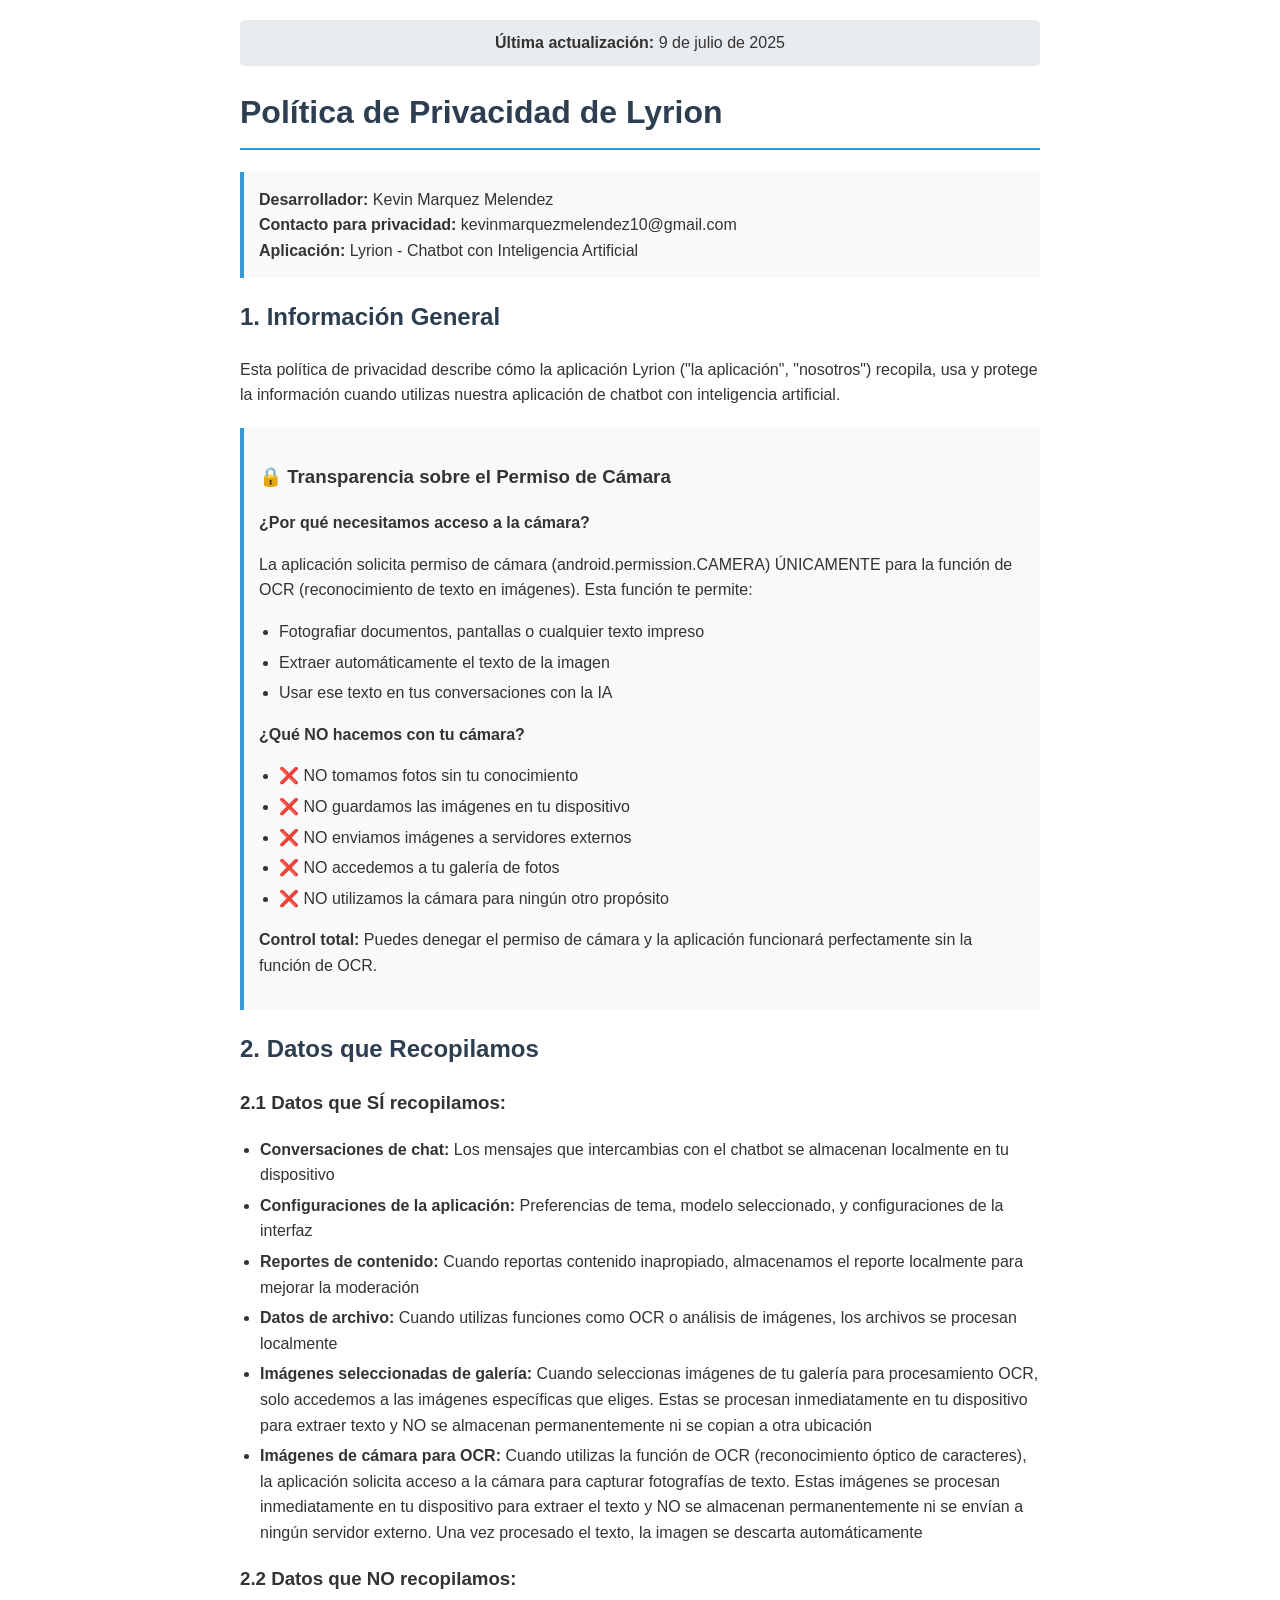
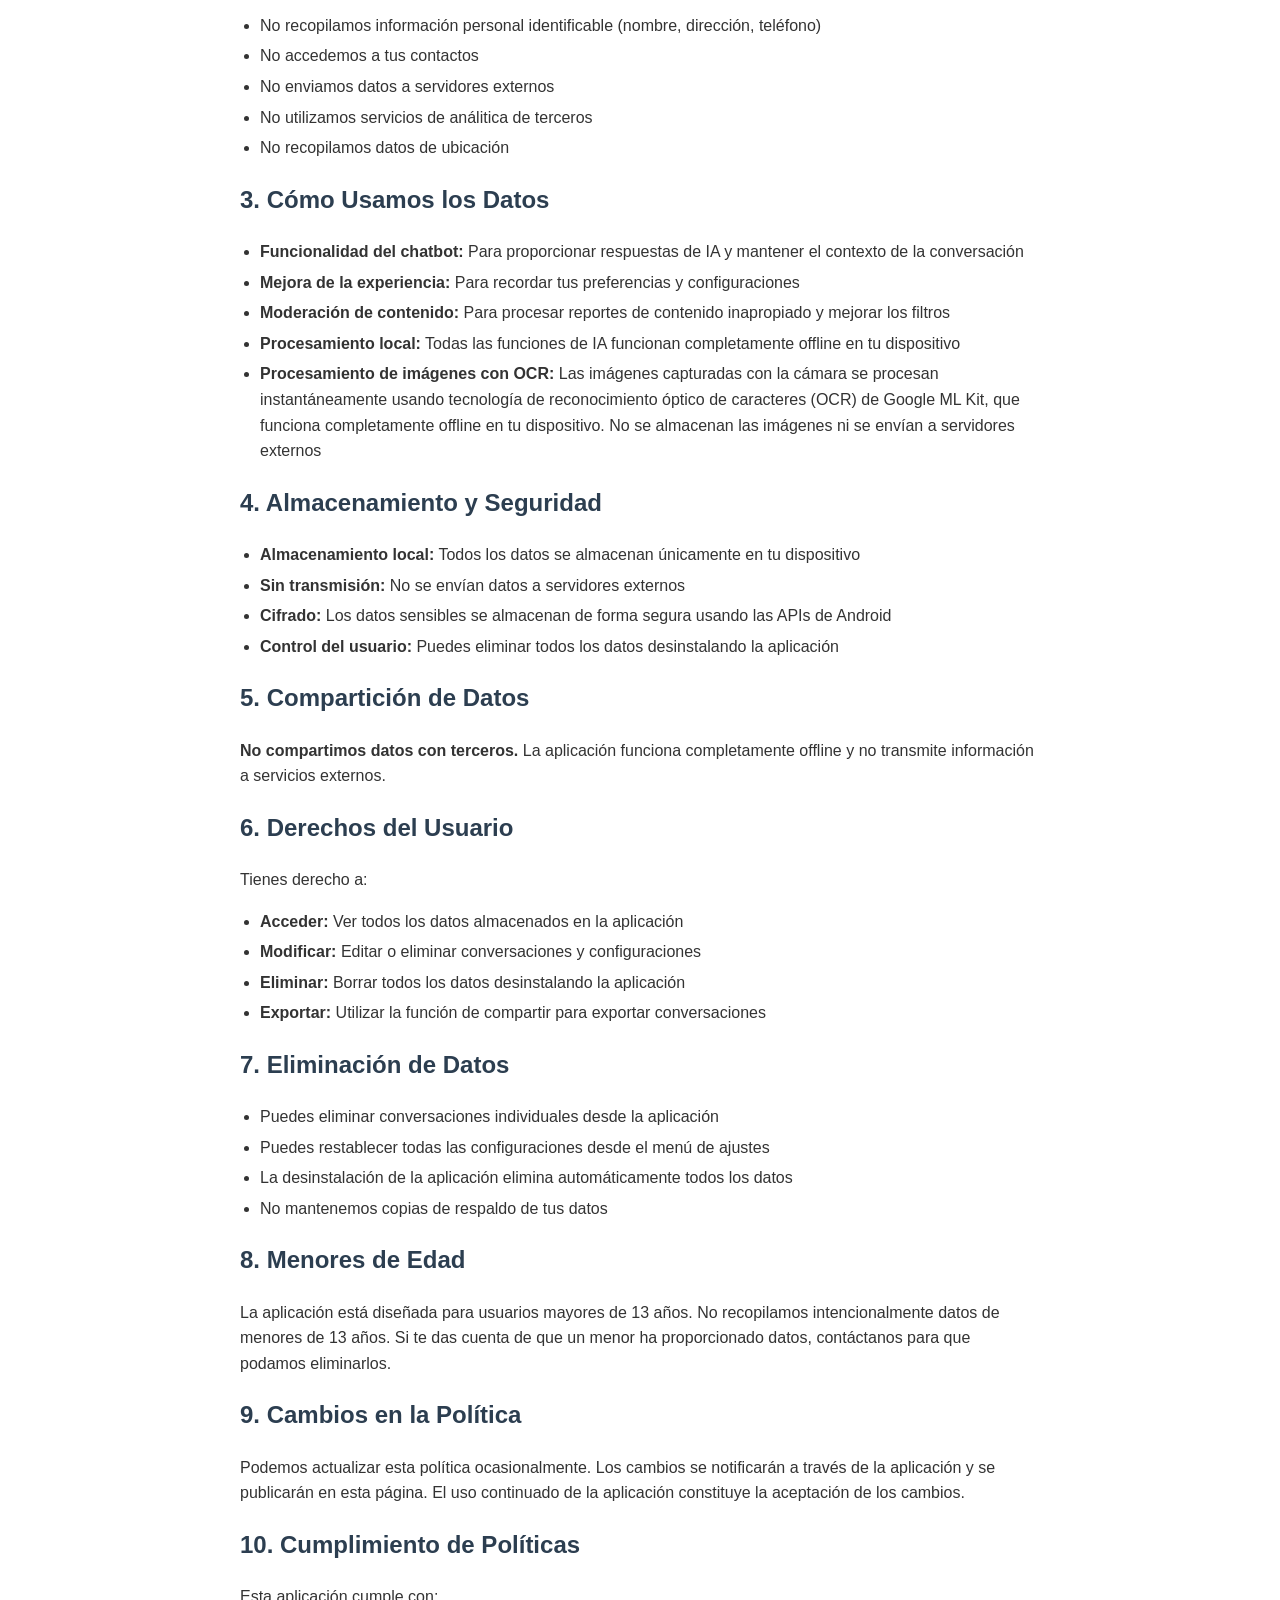
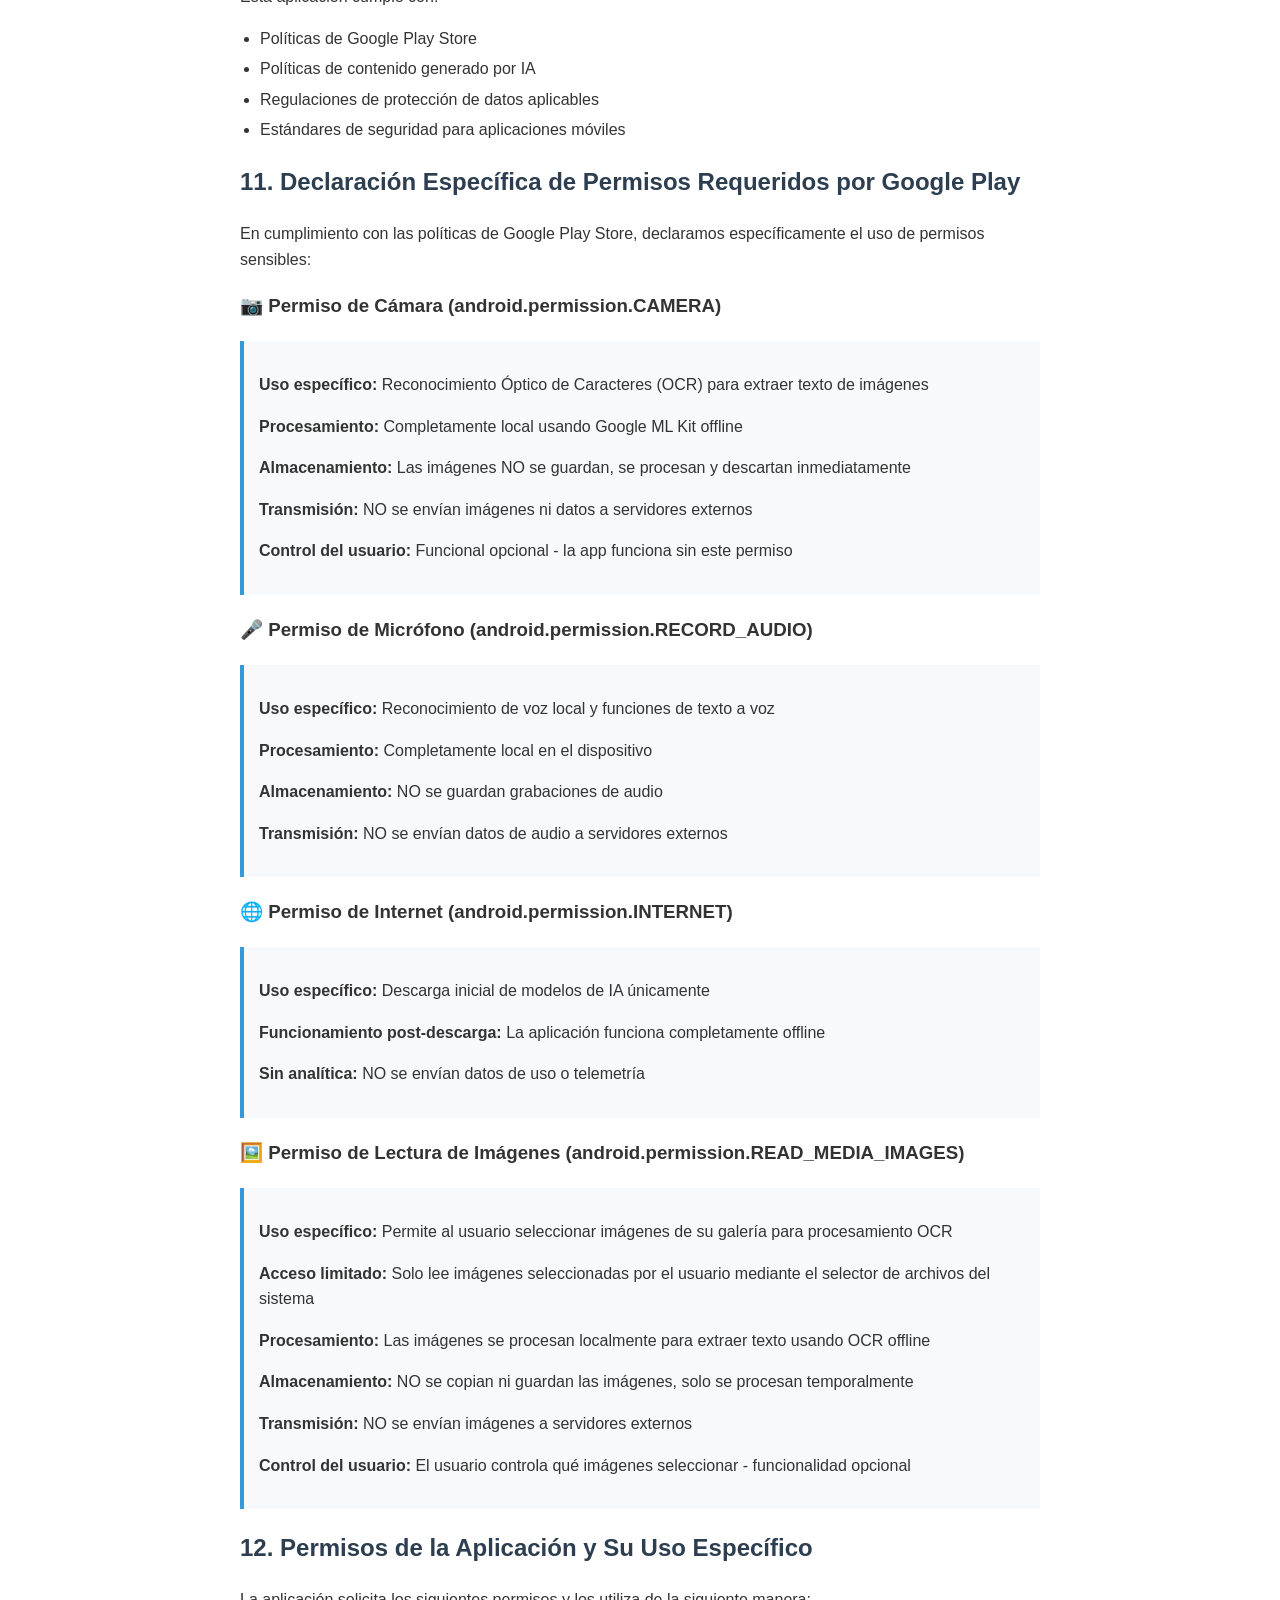
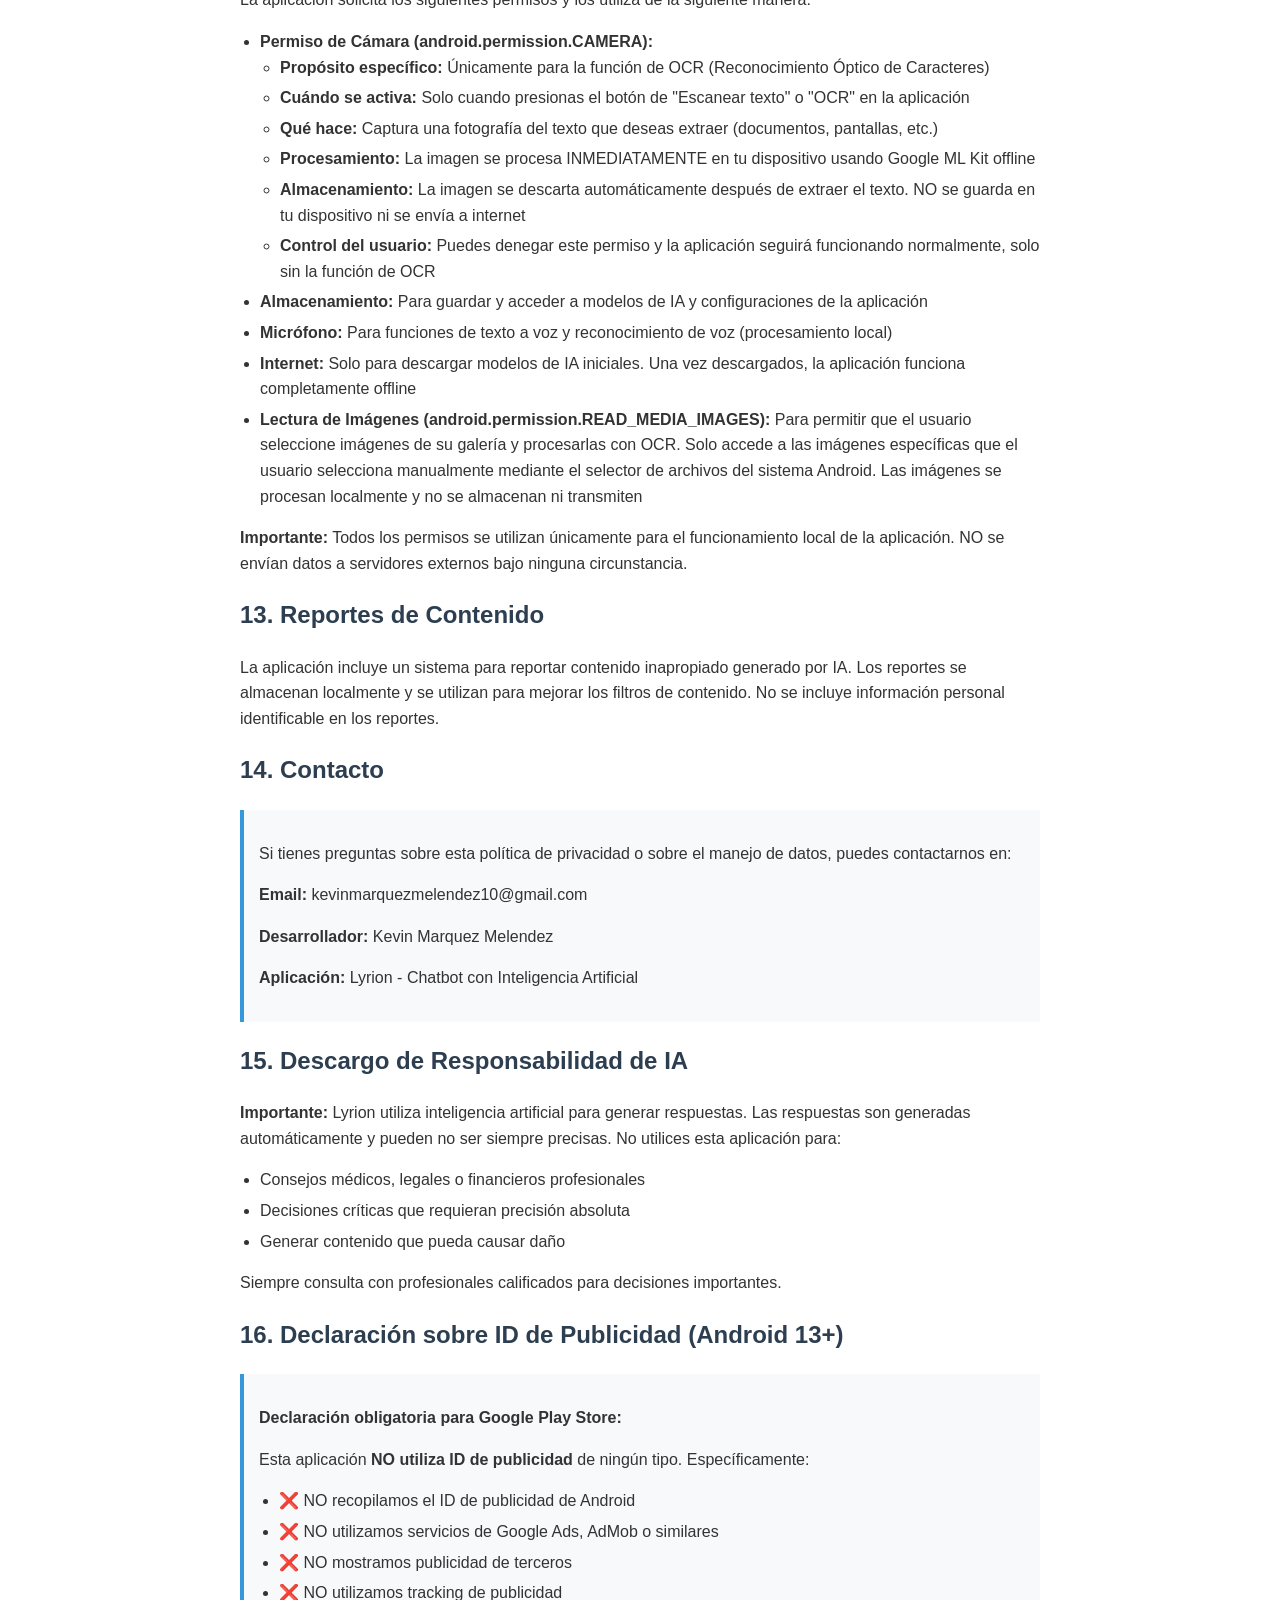
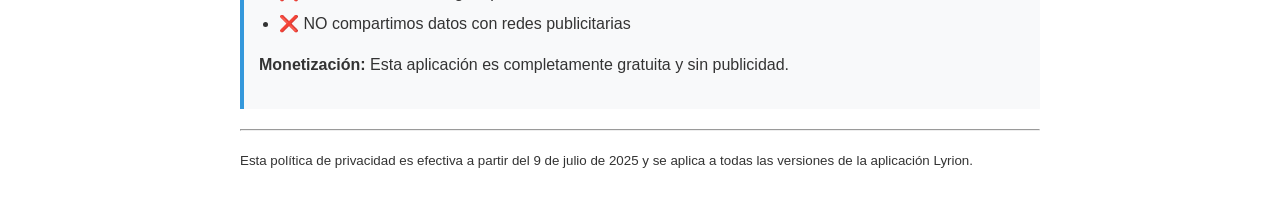
==== privacy_policy.html @ 05f01dd4 "Update AGP to 8.9.0 and Gradle to 8.11.1 - Fix compatibility issues" ====
<!DOCTYPE html>
<html lang="es">
<head>
    <meta charset="UTF-8">
    <meta name="viewport" content="width=device-width, initial-scale=1.0">
    <title>Política de Privacidad - Lyrion</title>
    <style>
        body {
            font-family: Arial, sans-serif;
            line-height: 1.6;
            max-width: 800px;
            margin: 0 auto;
            padding: 20px;
            color: #333;
        }
        h1, h2 {
            color: #2c3e50;
        }
        h1 {
            border-bottom: 2px solid #3498db;
            padding-bottom: 10px;
        }
        .contact-info {
            background-color: #f8f9fa;
            padding: 15px;
            border-left: 4px solid #3498db;
            margin: 20px 0;
        }
        .last-updated {
            background-color: #e9ecef;
            padding: 10px;
            border-radius: 5px;
            margin-bottom: 20px;
            text-align: center;
        }
        ul {
            padding-left: 20px;
        }
        li {
            margin-bottom: 5px;
        }
    </style>
</head>
<body>
    <div class="last-updated">
        <strong>Última actualización:</strong> 9 de julio de 2025
    </div>

    <h1>Política de Privacidad de Lyrion</h1>

    <div class="contact-info">
        <strong>Desarrollador:</strong> Kevin Marquez Melendez<br>
        <strong>Contacto para privacidad:</strong> kevinmarquezmelendez10@gmail.com<br>
        <strong>Aplicación:</strong> Lyrion - Chatbot con Inteligencia Artificial
    </div>

    <h2>1. Información General</h2>
    <p>Esta política de privacidad describe cómo la aplicación Lyrion ("la aplicación", "nosotros") recopila, usa y protege la información cuando utilizas nuestra aplicación de chatbot con inteligencia artificial.</p>

    <div class="contact-info">
        <h3>🔒 Transparencia sobre el Permiso de Cámara</h3>
        <p><strong>¿Por qué necesitamos acceso a la cámara?</strong></p>
        <p>La aplicación solicita permiso de cámara (android.permission.CAMERA) ÚNICAMENTE para la función de OCR (reconocimiento de texto en imágenes). Esta función te permite:</p>
        <ul>
            <li>Fotografiar documentos, pantallas o cualquier texto impreso</li>
            <li>Extraer automáticamente el texto de la imagen</li>
            <li>Usar ese texto en tus conversaciones con la IA</li>
        </ul>
        <p><strong>¿Qué NO hacemos con tu cámara?</strong></p>
        <ul>
            <li>❌ NO tomamos fotos sin tu conocimiento</li>
            <li>❌ NO guardamos las imágenes en tu dispositivo</li>
            <li>❌ NO enviamos imágenes a servidores externos</li>
            <li>❌ NO accedemos a tu galería de fotos</li>
            <li>❌ NO utilizamos la cámara para ningún otro propósito</li>
        </ul>
        <p><strong>Control total:</strong> Puedes denegar el permiso de cámara y la aplicación funcionará perfectamente sin la función de OCR.</p>
    </div>

    <h2>2. Datos que Recopilamos</h2>
    
    <h3>2.1 Datos que SÍ recopilamos:</h3>
    <ul>
        <li><strong>Conversaciones de chat:</strong> Los mensajes que intercambias con el chatbot se almacenan localmente en tu dispositivo</li>
        <li><strong>Configuraciones de la aplicación:</strong> Preferencias de tema, modelo seleccionado, y configuraciones de la interfaz</li>
        <li><strong>Reportes de contenido:</strong> Cuando reportas contenido inapropiado, almacenamos el reporte localmente para mejorar la moderación</li>
        <li><strong>Datos de archivo:</strong> Cuando utilizas funciones como OCR o análisis de imágenes, los archivos se procesan localmente</li>
        <li><strong>Imágenes seleccionadas de galería:</strong> Cuando seleccionas imágenes de tu galería para procesamiento OCR, solo accedemos a las imágenes específicas que eliges. Estas se procesan inmediatamente en tu dispositivo para extraer texto y NO se almacenan permanentemente ni se copian a otra ubicación</li>
        <li><strong>Imágenes de cámara para OCR:</strong> Cuando utilizas la función de OCR (reconocimiento óptico de caracteres), la aplicación solicita acceso a la cámara para capturar fotografías de texto. Estas imágenes se procesan inmediatamente en tu dispositivo para extraer el texto y NO se almacenan permanentemente ni se envían a ningún servidor externo. Una vez procesado el texto, la imagen se descarta automáticamente</li>
    </ul>

    <h3>2.2 Datos que NO recopilamos:</h3>
    <ul>
        <li>No recopilamos información personal identificable (nombre, dirección, teléfono)</li>
        <li>No accedemos a tus contactos</li>
        <li>No enviamos datos a servidores externos</li>
        <li>No utilizamos servicios de análitica de terceros</li>
        <li>No recopilamos datos de ubicación</li>
    </ul>

    <h2>3. Cómo Usamos los Datos</h2>
    <ul>
        <li><strong>Funcionalidad del chatbot:</strong> Para proporcionar respuestas de IA y mantener el contexto de la conversación</li>
        <li><strong>Mejora de la experiencia:</strong> Para recordar tus preferencias y configuraciones</li>
        <li><strong>Moderación de contenido:</strong> Para procesar reportes de contenido inapropiado y mejorar los filtros</li>
        <li><strong>Procesamiento local:</strong> Todas las funciones de IA funcionan completamente offline en tu dispositivo</li>
        <li><strong>Procesamiento de imágenes con OCR:</strong> Las imágenes capturadas con la cámara se procesan instantáneamente usando tecnología de reconocimiento óptico de caracteres (OCR) de Google ML Kit, que funciona completamente offline en tu dispositivo. No se almacenan las imágenes ni se envían a servidores externos</li>
    </ul>

    <h2>4. Almacenamiento y Seguridad</h2>
    <ul>
        <li><strong>Almacenamiento local:</strong> Todos los datos se almacenan únicamente en tu dispositivo</li>
        <li><strong>Sin transmisión:</strong> No se envían datos a servidores externos</li>
        <li><strong>Cifrado:</strong> Los datos sensibles se almacenan de forma segura usando las APIs de Android</li>
        <li><strong>Control del usuario:</strong> Puedes eliminar todos los datos desinstalando la aplicación</li>
    </ul>

    <h2>5. Compartición de Datos</h2>
    <p><strong>No compartimos datos con terceros.</strong> La aplicación funciona completamente offline y no transmite información a servicios externos.</p>

    <h2>6. Derechos del Usuario</h2>
    <p>Tienes derecho a:</p>
    <ul>
        <li><strong>Acceder:</strong> Ver todos los datos almacenados en la aplicación</li>
        <li><strong>Modificar:</strong> Editar o eliminar conversaciones y configuraciones</li>
        <li><strong>Eliminar:</strong> Borrar todos los datos desinstalando la aplicación</li>
        <li><strong>Exportar:</strong> Utilizar la función de compartir para exportar conversaciones</li>
    </ul>

    <h2>7. Eliminación de Datos</h2>
    <ul>
        <li>Puedes eliminar conversaciones individuales desde la aplicación</li>
        <li>Puedes restablecer todas las configuraciones desde el menú de ajustes</li>
        <li>La desinstalación de la aplicación elimina automáticamente todos los datos</li>
        <li>No mantenemos copias de respaldo de tus datos</li>
    </ul>

    <h2>8. Menores de Edad</h2>
    <p>La aplicación está diseñada para usuarios mayores de 13 años. No recopilamos intencionalmente datos de menores de 13 años. Si te das cuenta de que un menor ha proporcionado datos, contáctanos para que podamos eliminarlos.</p>

    <h2>9. Cambios en la Política</h2>
    <p>Podemos actualizar esta política ocasionalmente. Los cambios se notificarán a través de la aplicación y se publicarán en esta página. El uso continuado de la aplicación constituye la aceptación de los cambios.</p>

    <h2>10. Cumplimiento de Políticas</h2>
    <p>Esta aplicación cumple con:</p>
    <ul>
        <li>Políticas de Google Play Store</li>
        <li>Políticas de contenido generado por IA</li>
        <li>Regulaciones de protección de datos aplicables</li>
        <li>Estándares de seguridad para aplicaciones móviles</li>
    </ul>

    <h2>11. Declaración Específica de Permisos Requeridos por Google Play</h2>
    <p>En cumplimiento con las políticas de Google Play Store, declaramos específicamente el uso de permisos sensibles:</p>
    
    <h3>📷 Permiso de Cámara (android.permission.CAMERA)</h3>
    <div class="contact-info">
        <p><strong>Uso específico:</strong> Reconocimiento Óptico de Caracteres (OCR) para extraer texto de imágenes</p>
        <p><strong>Procesamiento:</strong> Completamente local usando Google ML Kit offline</p>
        <p><strong>Almacenamiento:</strong> Las imágenes NO se guardan, se procesan y descartan inmediatamente</p>
        <p><strong>Transmisión:</strong> NO se envían imágenes ni datos a servidores externos</p>
        <p><strong>Control del usuario:</strong> Funcional opcional - la app funciona sin este permiso</p>
    </div>
    
    <h3>🎤 Permiso de Micrófono (android.permission.RECORD_AUDIO)</h3>
    <div class="contact-info">
        <p><strong>Uso específico:</strong> Reconocimiento de voz local y funciones de texto a voz</p>
        <p><strong>Procesamiento:</strong> Completamente local en el dispositivo</p>
        <p><strong>Almacenamiento:</strong> NO se guardan grabaciones de audio</p>
        <p><strong>Transmisión:</strong> NO se envían datos de audio a servidores externos</p>
    </div>
    
    <h3>🌐 Permiso de Internet (android.permission.INTERNET)</h3>
    <div class="contact-info">
        <p><strong>Uso específico:</strong> Descarga inicial de modelos de IA únicamente</p>
        <p><strong>Funcionamiento post-descarga:</strong> La aplicación funciona completamente offline</p>
        <p><strong>Sin analítica:</strong> NO se envían datos de uso o telemetría</p>
    </div>

    <h3>🖼️ Permiso de Lectura de Imágenes (android.permission.READ_MEDIA_IMAGES)</h3>
    <div class="contact-info">
        <p><strong>Uso específico:</strong> Permite al usuario seleccionar imágenes de su galería para procesamiento OCR</p>
        <p><strong>Acceso limitado:</strong> Solo lee imágenes seleccionadas por el usuario mediante el selector de archivos del sistema</p>
        <p><strong>Procesamiento:</strong> Las imágenes se procesan localmente para extraer texto usando OCR offline</p>
        <p><strong>Almacenamiento:</strong> NO se copian ni guardan las imágenes, solo se procesan temporalmente</p>
        <p><strong>Transmisión:</strong> NO se envían imágenes a servidores externos</p>
        <p><strong>Control del usuario:</strong> El usuario controla qué imágenes seleccionar - funcionalidad opcional</p>
    </div>
    
    <h2>12. Permisos de la Aplicación y Su Uso Específico</h2>
    <p>La aplicación solicita los siguientes permisos y los utiliza de la siguiente manera:</p>
    <ul>
        <li><strong>Permiso de Cámara (android.permission.CAMERA):</strong> 
            <ul>
                <li><strong>Propósito específico:</strong> Únicamente para la función de OCR (Reconocimiento Óptico de Caracteres)</li>
                <li><strong>Cuándo se activa:</strong> Solo cuando presionas el botón de "Escanear texto" o "OCR" en la aplicación</li>
                <li><strong>Qué hace:</strong> Captura una fotografía del texto que deseas extraer (documentos, pantallas, etc.)</li>
                <li><strong>Procesamiento:</strong> La imagen se procesa INMEDIATAMENTE en tu dispositivo usando Google ML Kit offline</li>
                <li><strong>Almacenamiento:</strong> La imagen se descarta automáticamente después de extraer el texto. NO se guarda en tu dispositivo ni se envía a internet</li>
                <li><strong>Control del usuario:</strong> Puedes denegar este permiso y la aplicación seguirá funcionando normalmente, solo sin la función de OCR</li>
            </ul>
        </li>
        <li><strong>Almacenamiento:</strong> Para guardar y acceder a modelos de IA y configuraciones de la aplicación</li>
        <li><strong>Micrófono:</strong> Para funciones de texto a voz y reconocimiento de voz (procesamiento local)</li>
        <li><strong>Internet:</strong> Solo para descargar modelos de IA iniciales. Una vez descargados, la aplicación funciona completamente offline</li>
        <li><strong>Lectura de Imágenes (android.permission.READ_MEDIA_IMAGES):</strong> Para permitir que el usuario seleccione imágenes de su galería y procesarlas con OCR. Solo accede a las imágenes específicas que el usuario selecciona manualmente mediante el selector de archivos del sistema Android. Las imágenes se procesan localmente y no se almacenan ni transmiten</li>
    </ul>
    <p><strong>Importante:</strong> Todos los permisos se utilizan únicamente para el funcionamiento local de la aplicación. NO se envían datos a servidores externos bajo ninguna circunstancia.</p>

    <h2>13. Reportes de Contenido</h2>
    <p>La aplicación incluye un sistema para reportar contenido inapropiado generado por IA. Los reportes se almacenan localmente y se utilizan para mejorar los filtros de contenido. No se incluye información personal identificable en los reportes.</p>

    <h2>14. Contacto</h2>
    <div class="contact-info">
        <p>Si tienes preguntas sobre esta política de privacidad o sobre el manejo de datos, puedes contactarnos en:</p>
        <p><strong>Email:</strong> kevinmarquezmelendez10@gmail.com</p>
        <p><strong>Desarrollador:</strong> Kevin Marquez Melendez</p>
        <p><strong>Aplicación:</strong> Lyrion - Chatbot con Inteligencia Artificial</p>
    </div>

    <h2>15. Descargo de Responsabilidad de IA</h2>
    <p><strong>Importante:</strong> Lyrion utiliza inteligencia artificial para generar respuestas. Las respuestas son generadas automáticamente y pueden no ser siempre precisas. No utilices esta aplicación para:</p>
    <ul>
        <li>Consejos médicos, legales o financieros profesionales</li>
        <li>Decisiones críticas que requieran precisión absoluta</li>
        <li>Generar contenido que pueda causar daño</li>
    </ul>
    <p>Siempre consulta con profesionales calificados para decisiones importantes.</p>

    <h2>16. Declaración sobre ID de Publicidad (Android 13+)</h2>
    <div class="contact-info">
        <p><strong>Declaración obligatoria para Google Play Store:</strong></p>
        <p>Esta aplicación <strong>NO utiliza ID de publicidad</strong> de ningún tipo. Específicamente:</p>
        <ul>
            <li>❌ NO recopilamos el ID de publicidad de Android</li>
            <li>❌ NO utilizamos servicios de Google Ads, AdMob o similares</li>
            <li>❌ NO mostramos publicidad de terceros</li>
            <li>❌ NO utilizamos tracking de publicidad</li>
            <li>❌ NO compartimos datos con redes publicitarias</li>
        </ul>
        <p><strong>Monetización:</strong> Esta aplicación es completamente gratuita y sin publicidad.</p>
    </div>

    <hr>
    <p><small>Esta política de privacidad es efectiva a partir del 9 de julio de 2025 y se aplica a todas las versiones de la aplicación Lyrion.</small></p>

</body>
</html>
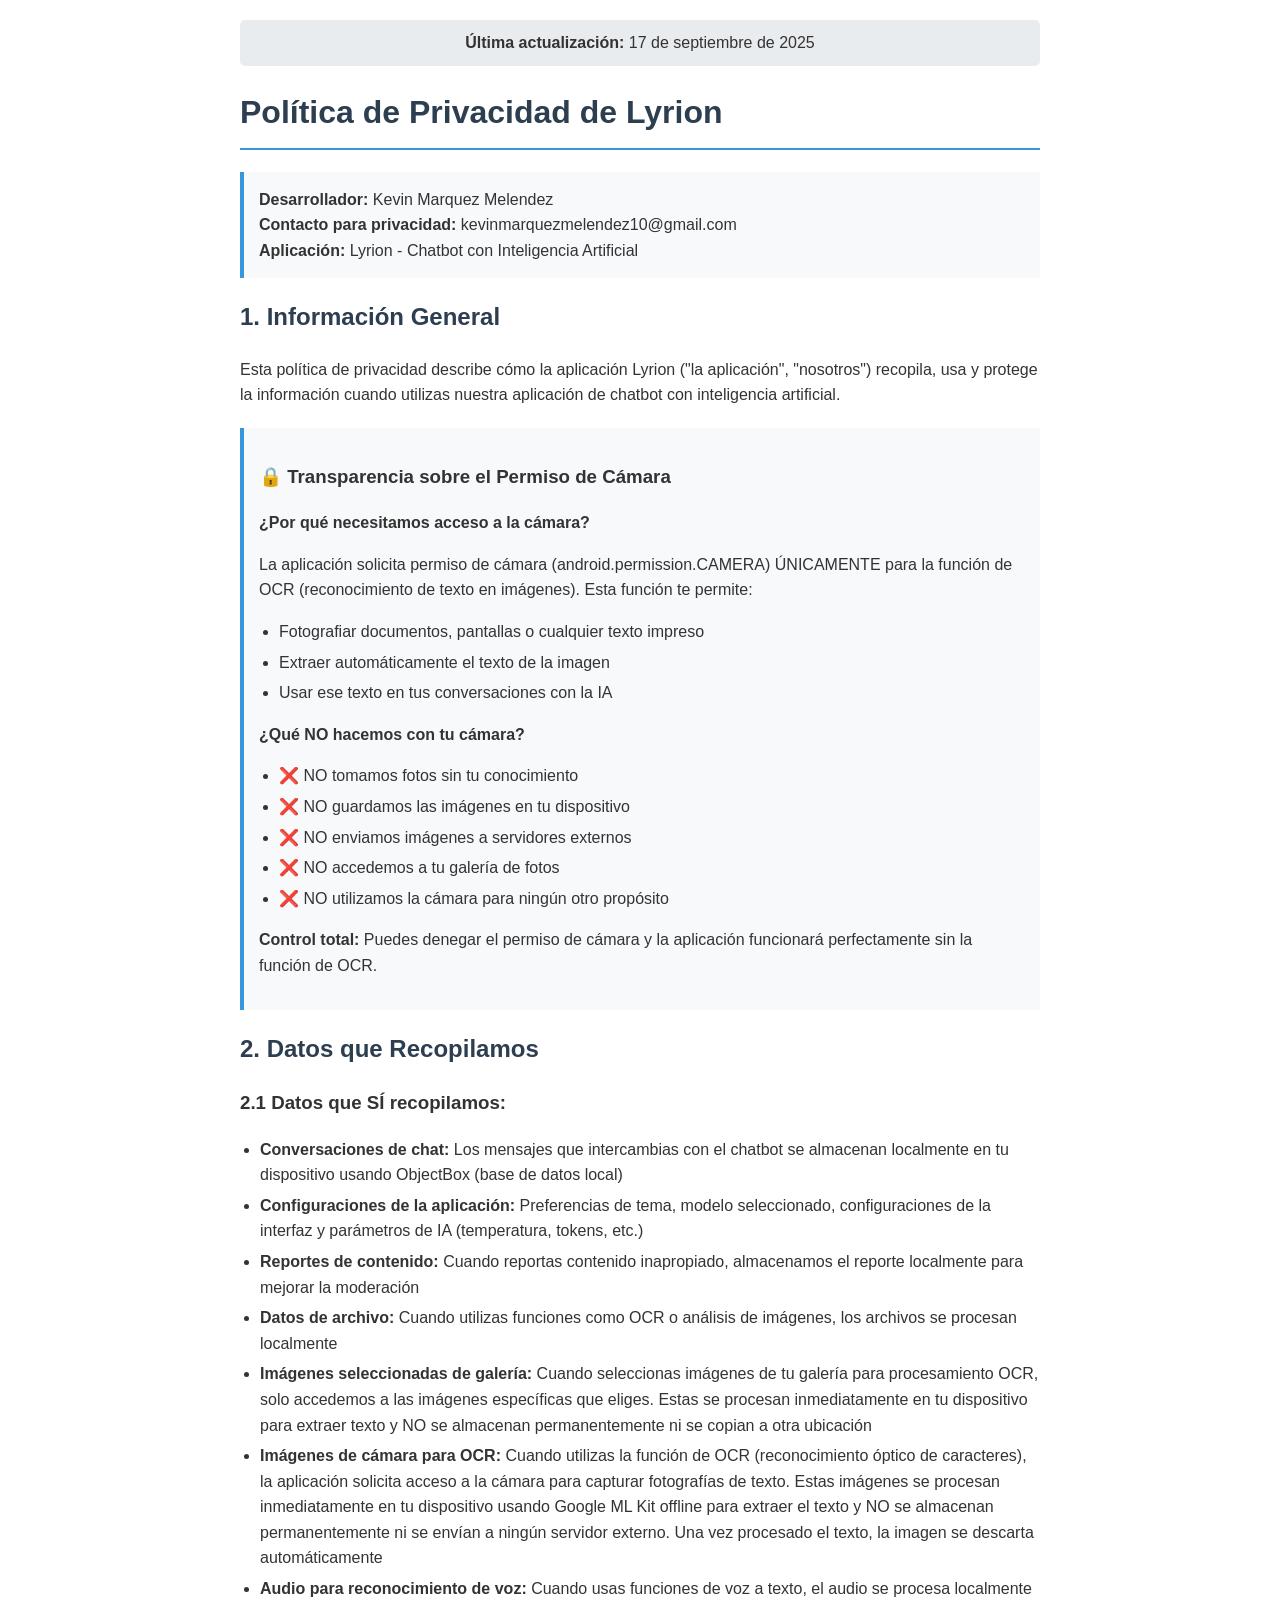
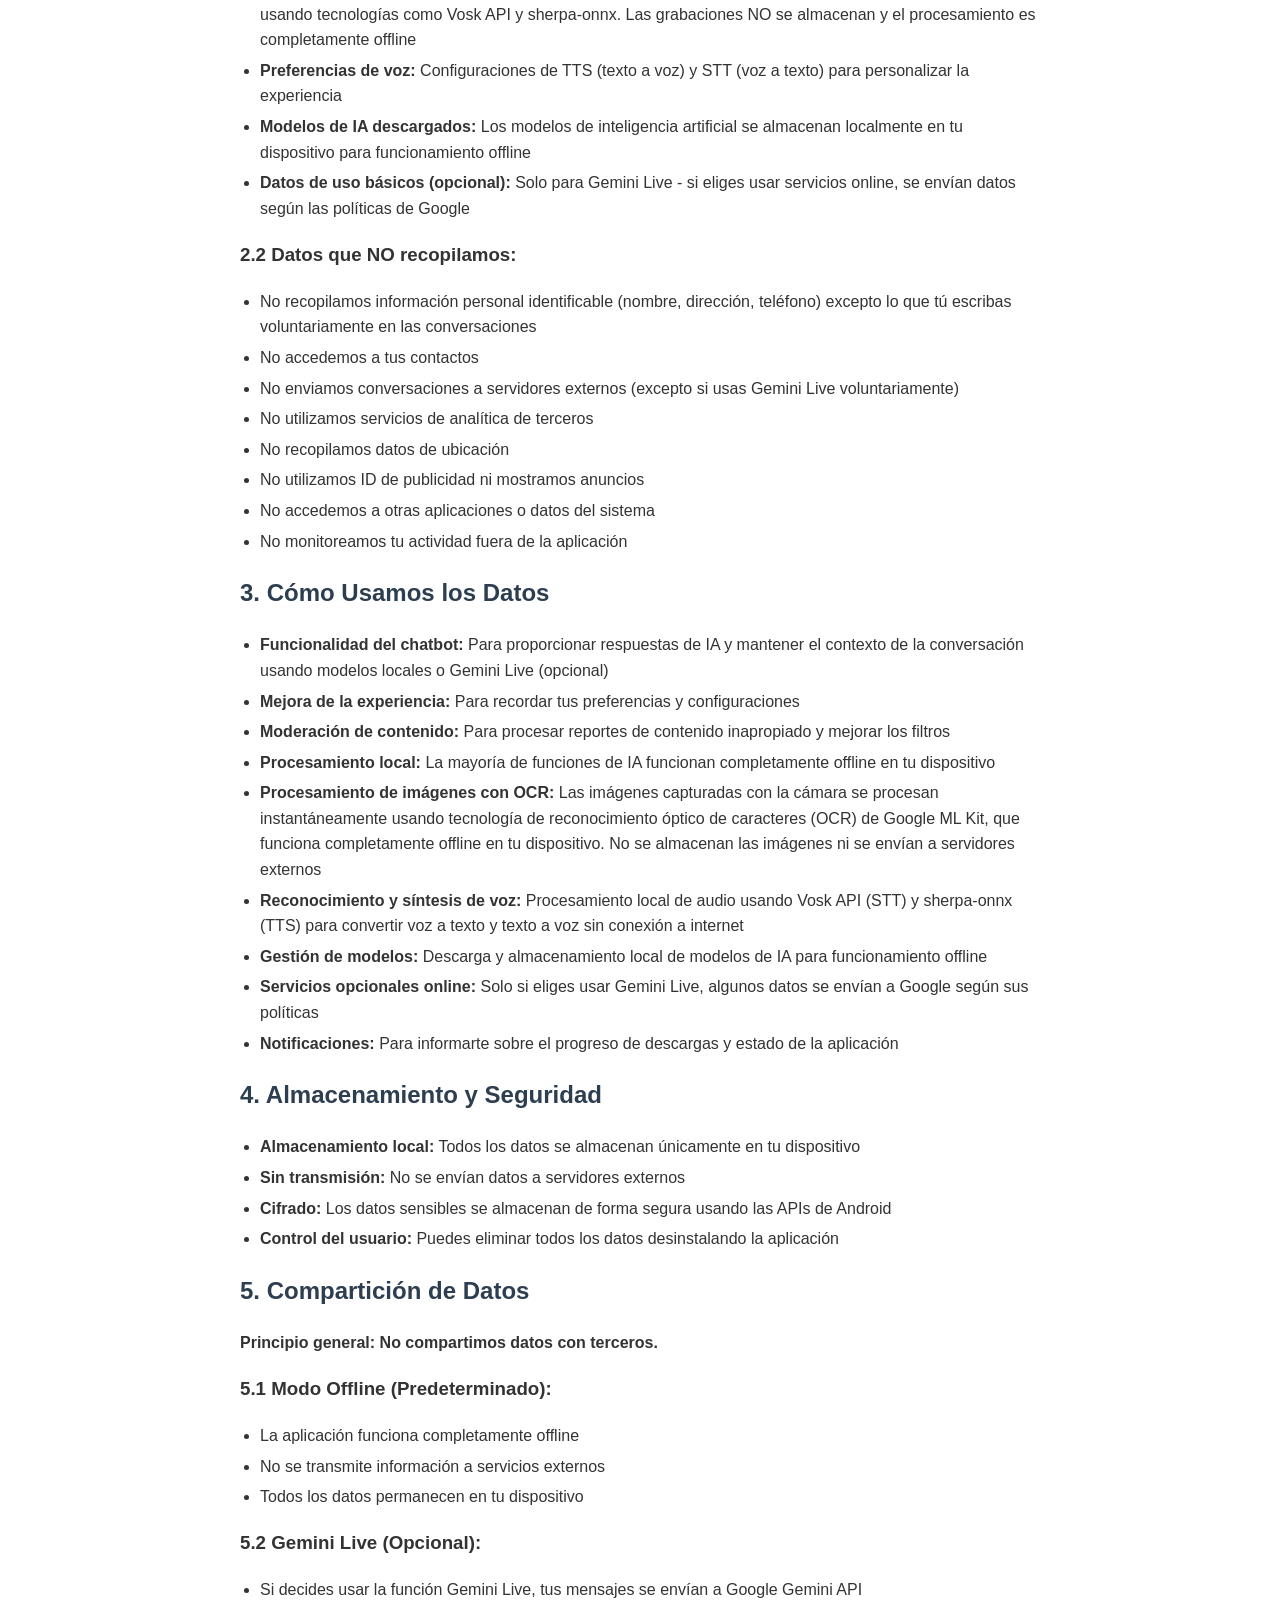
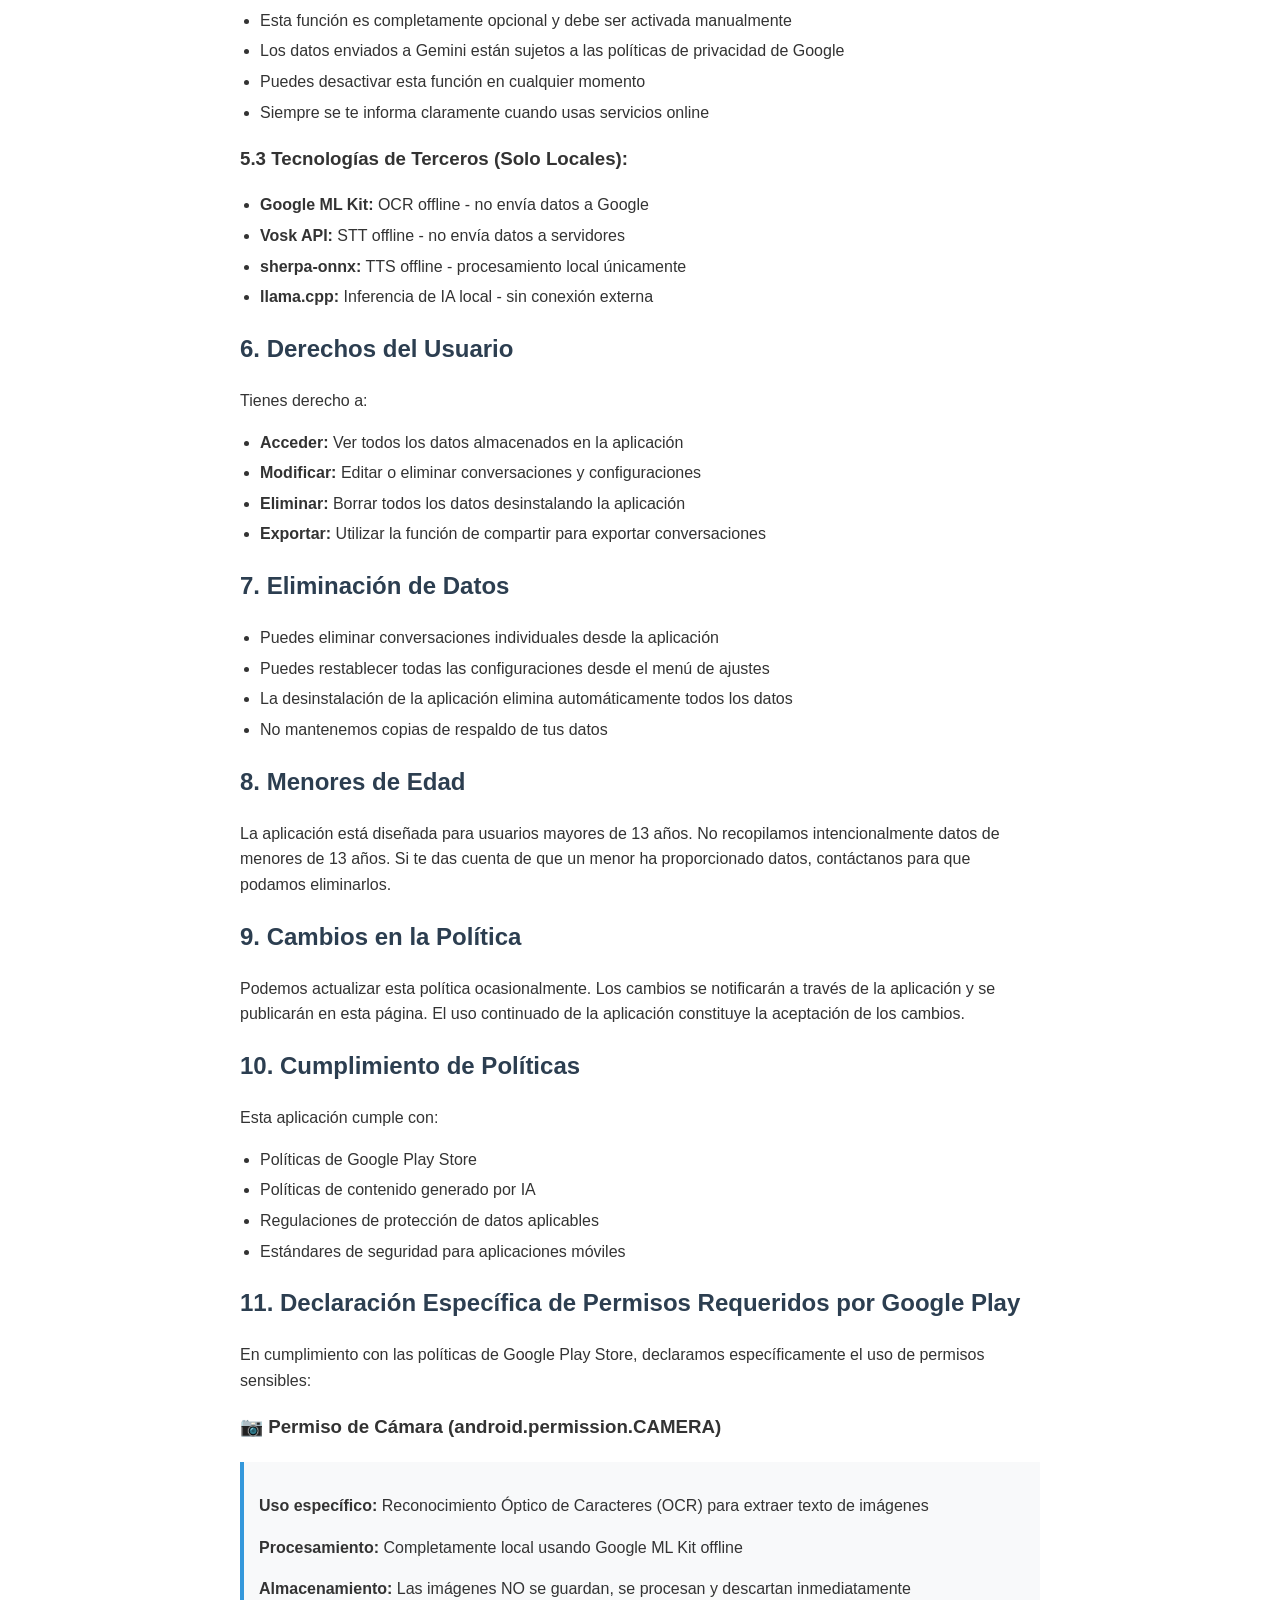
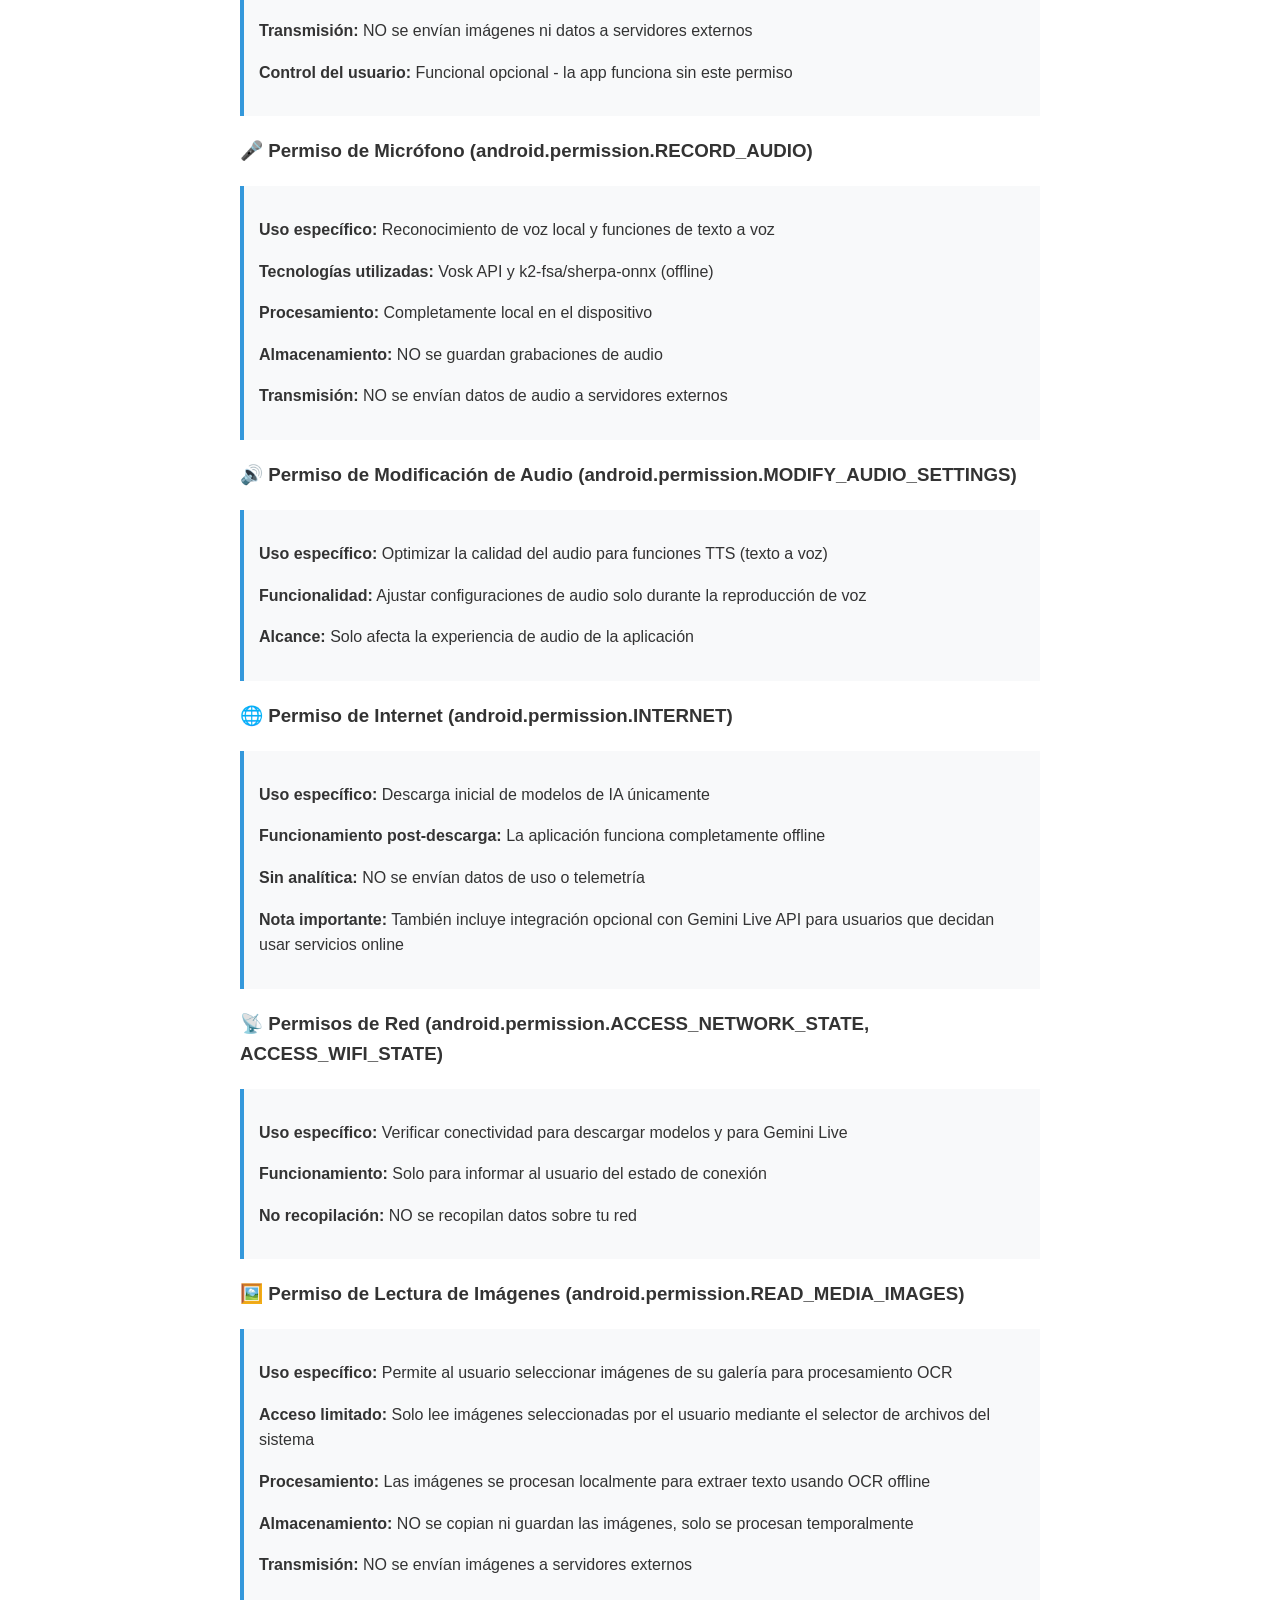
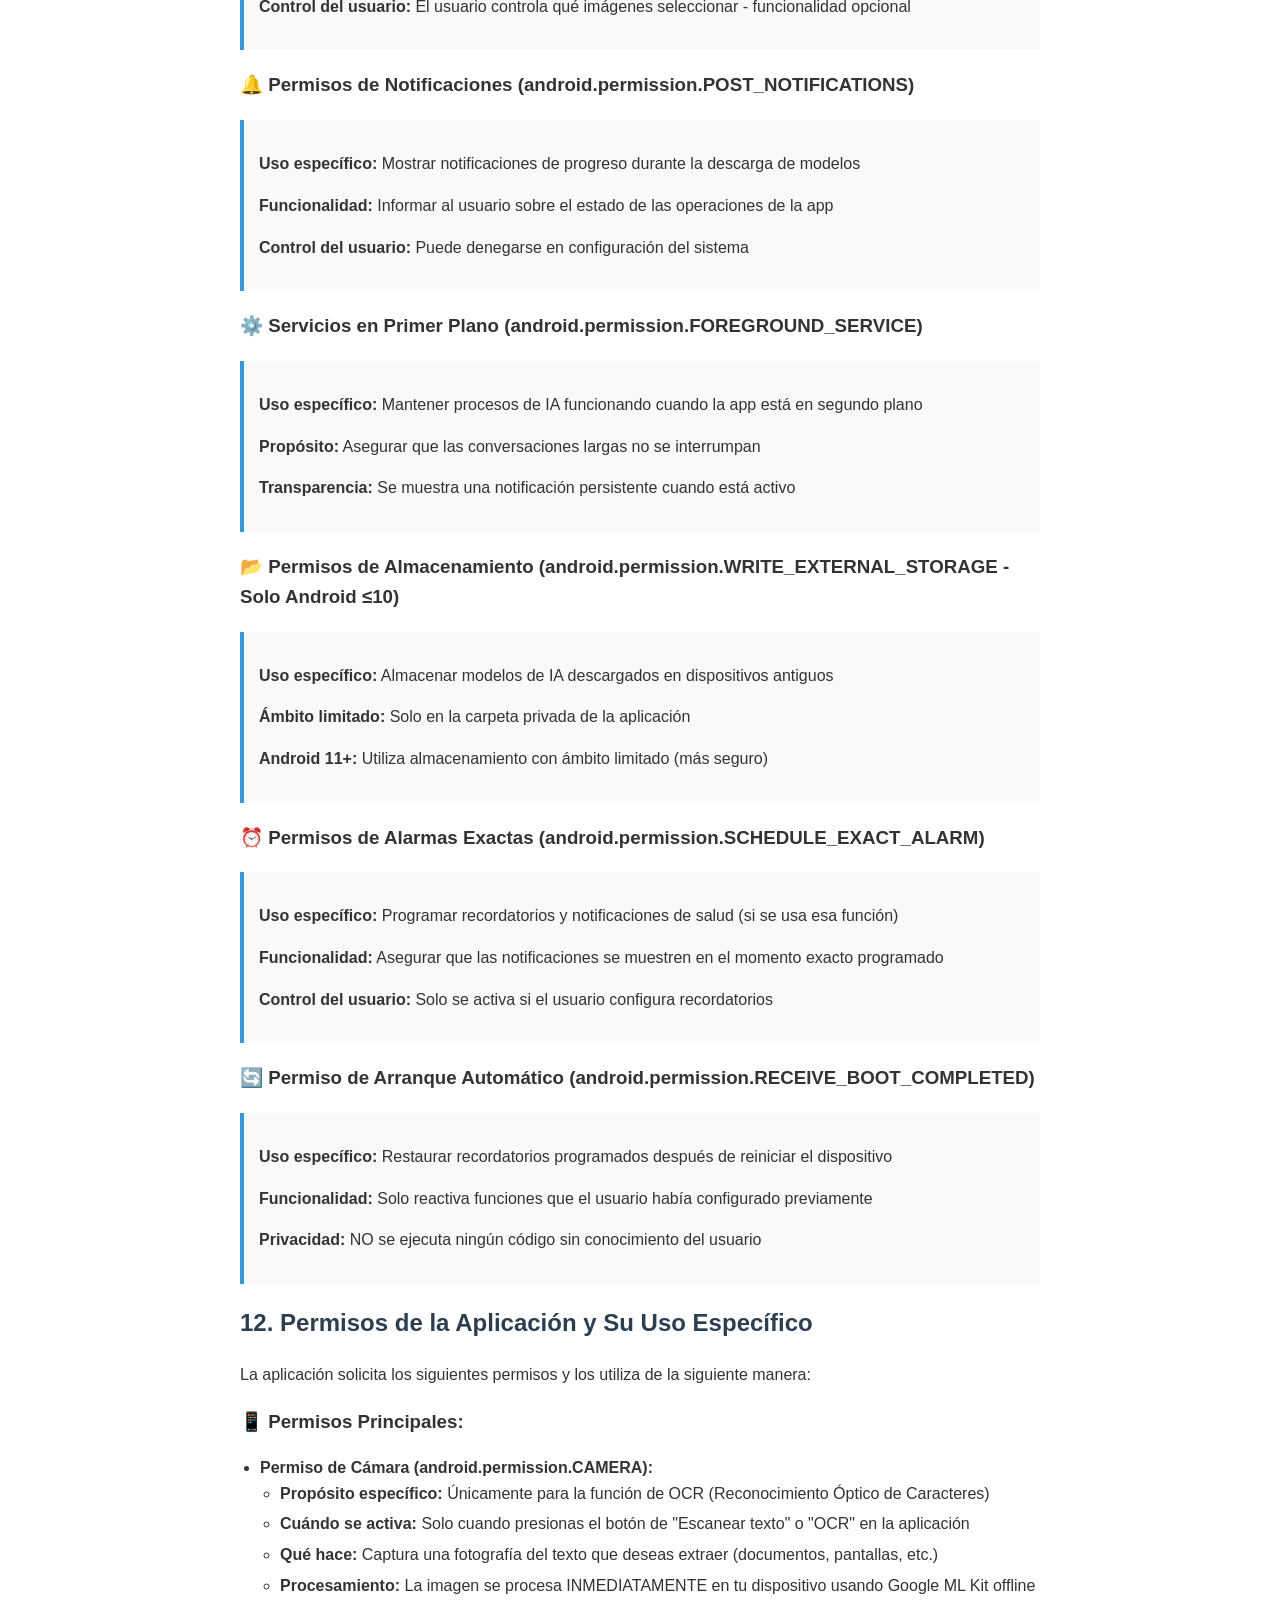
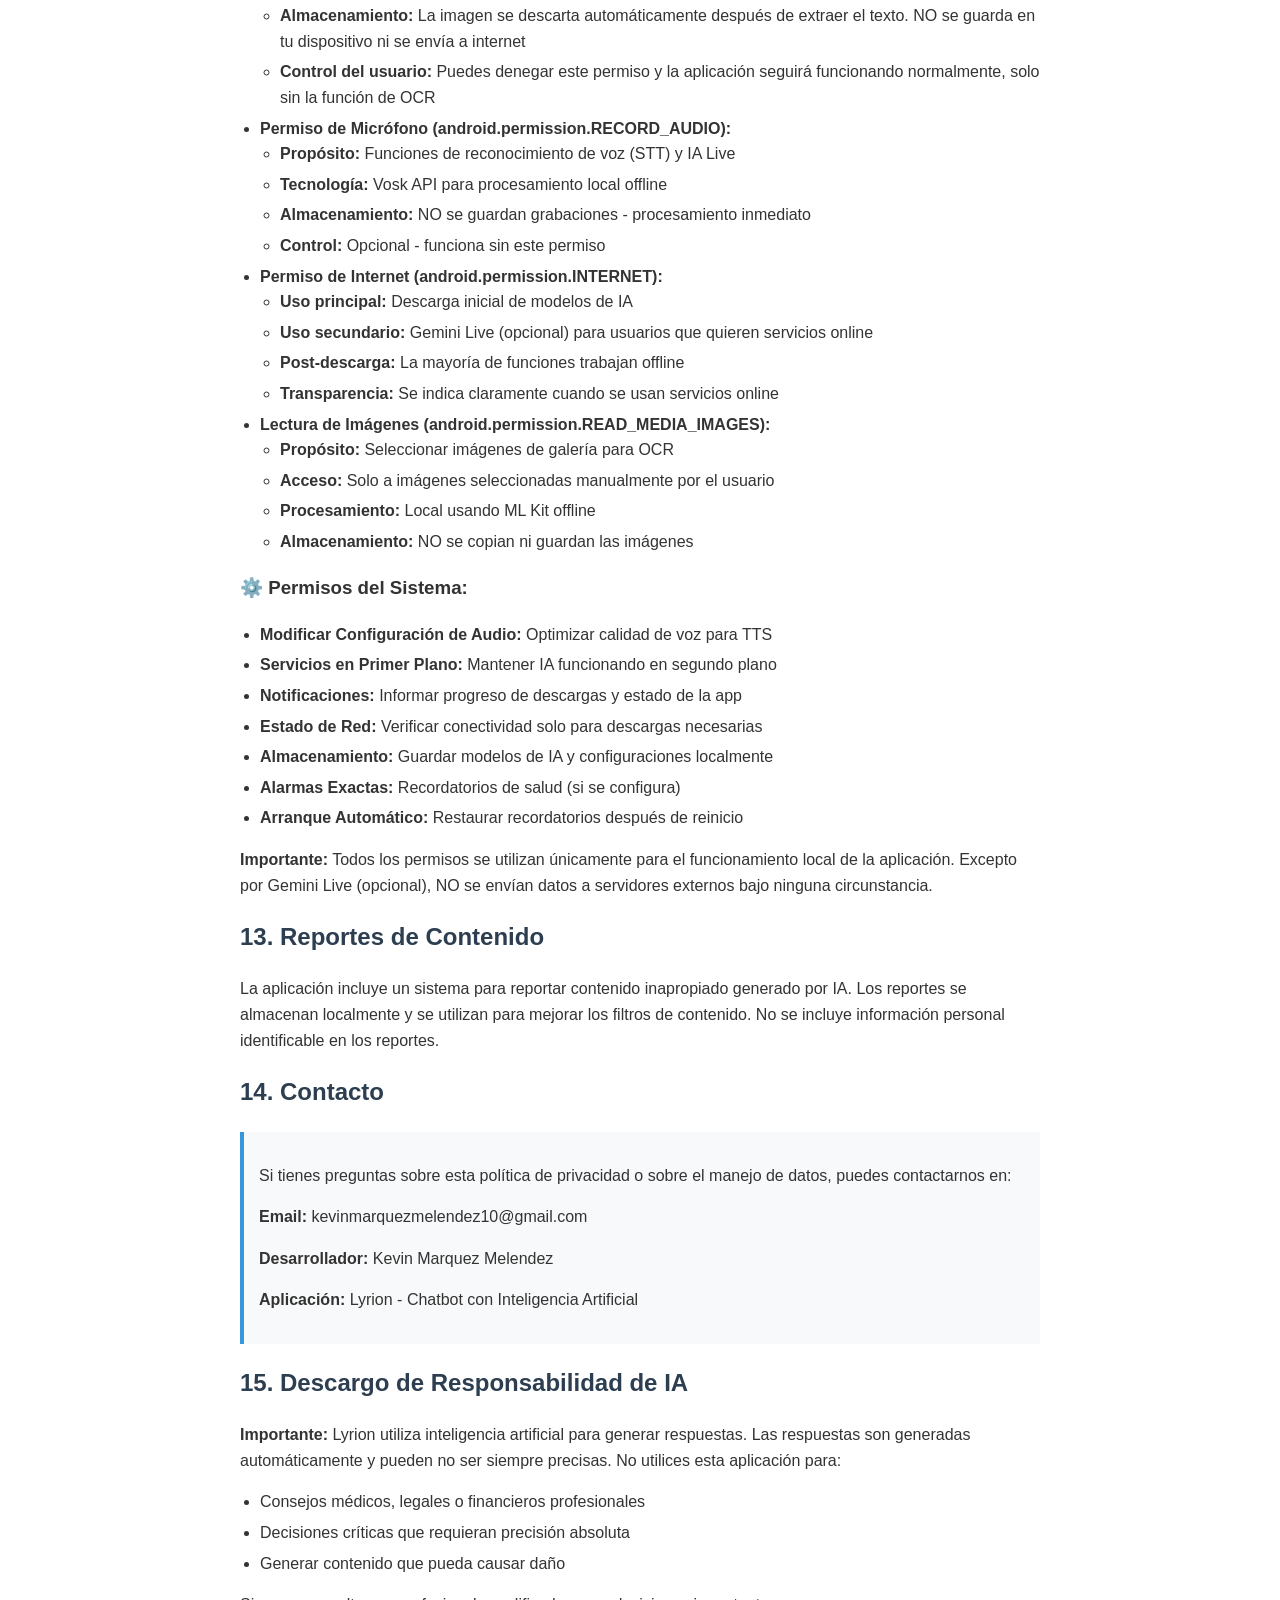
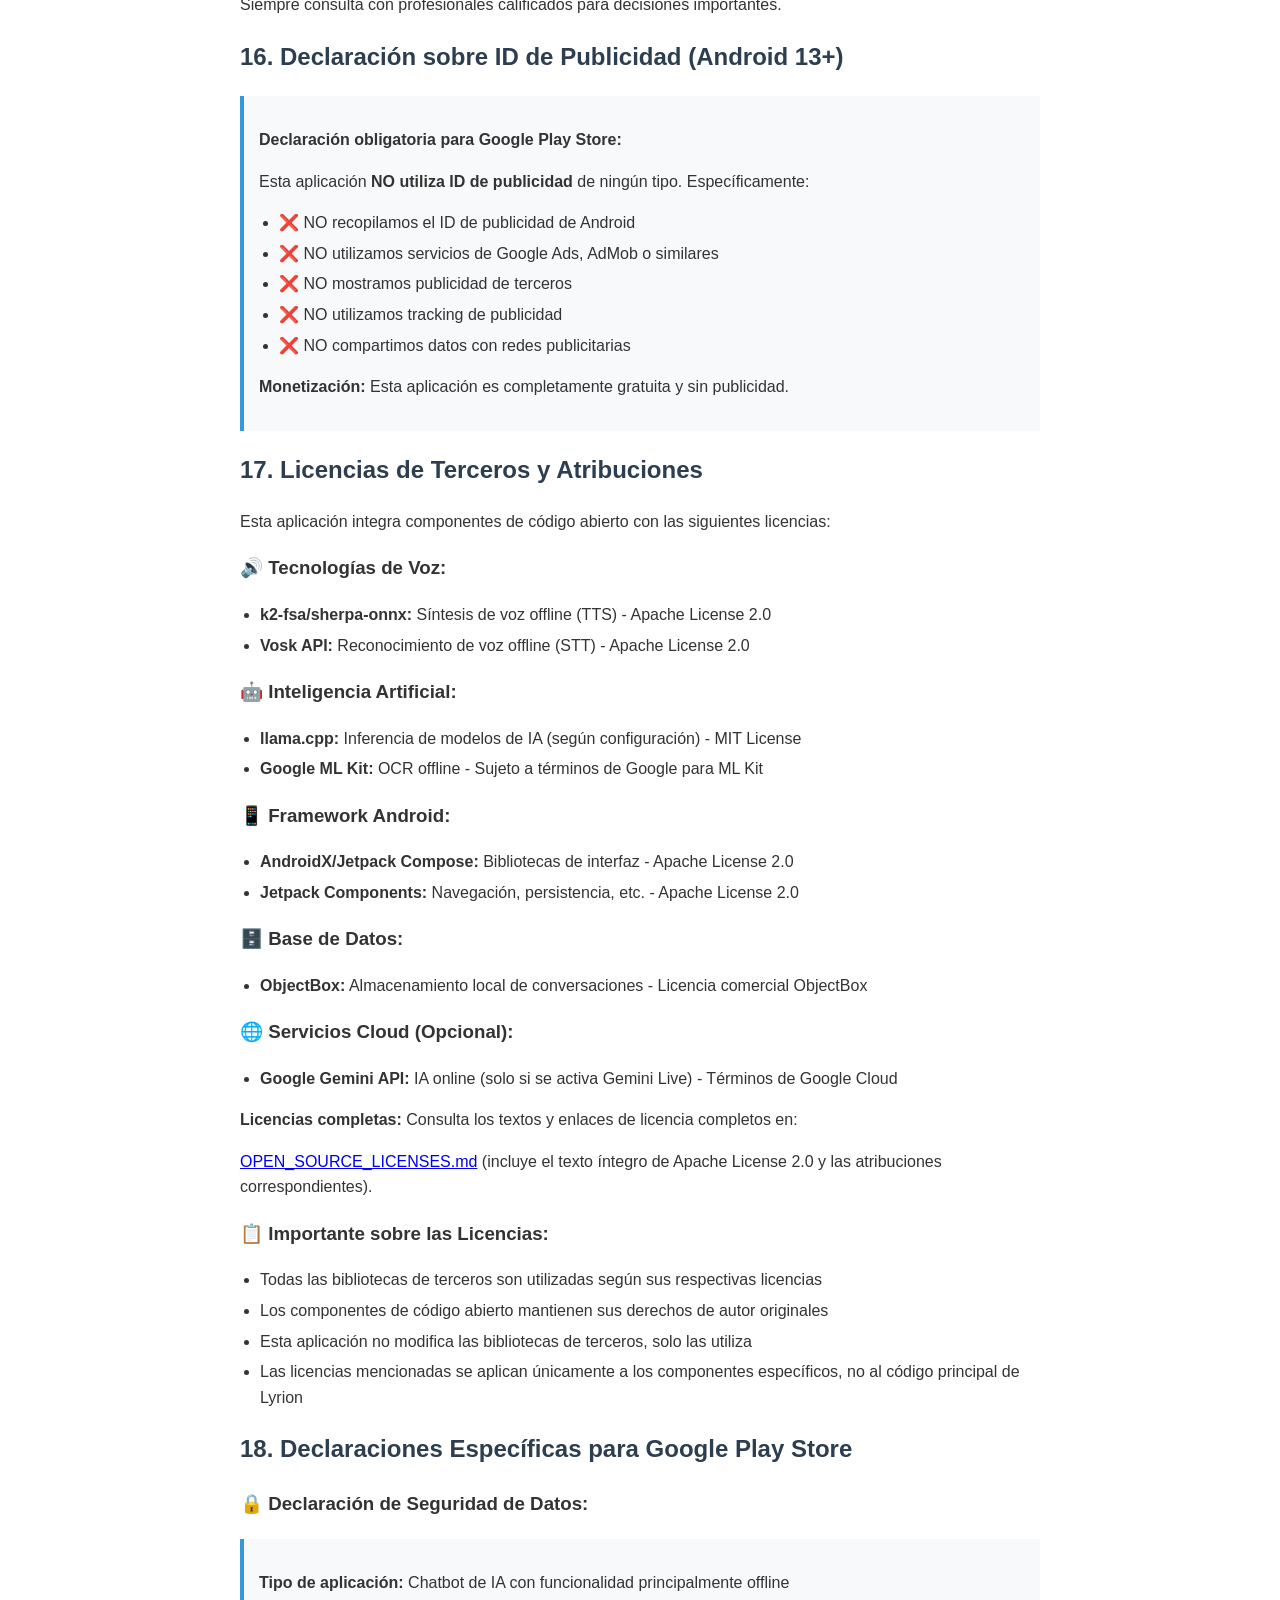
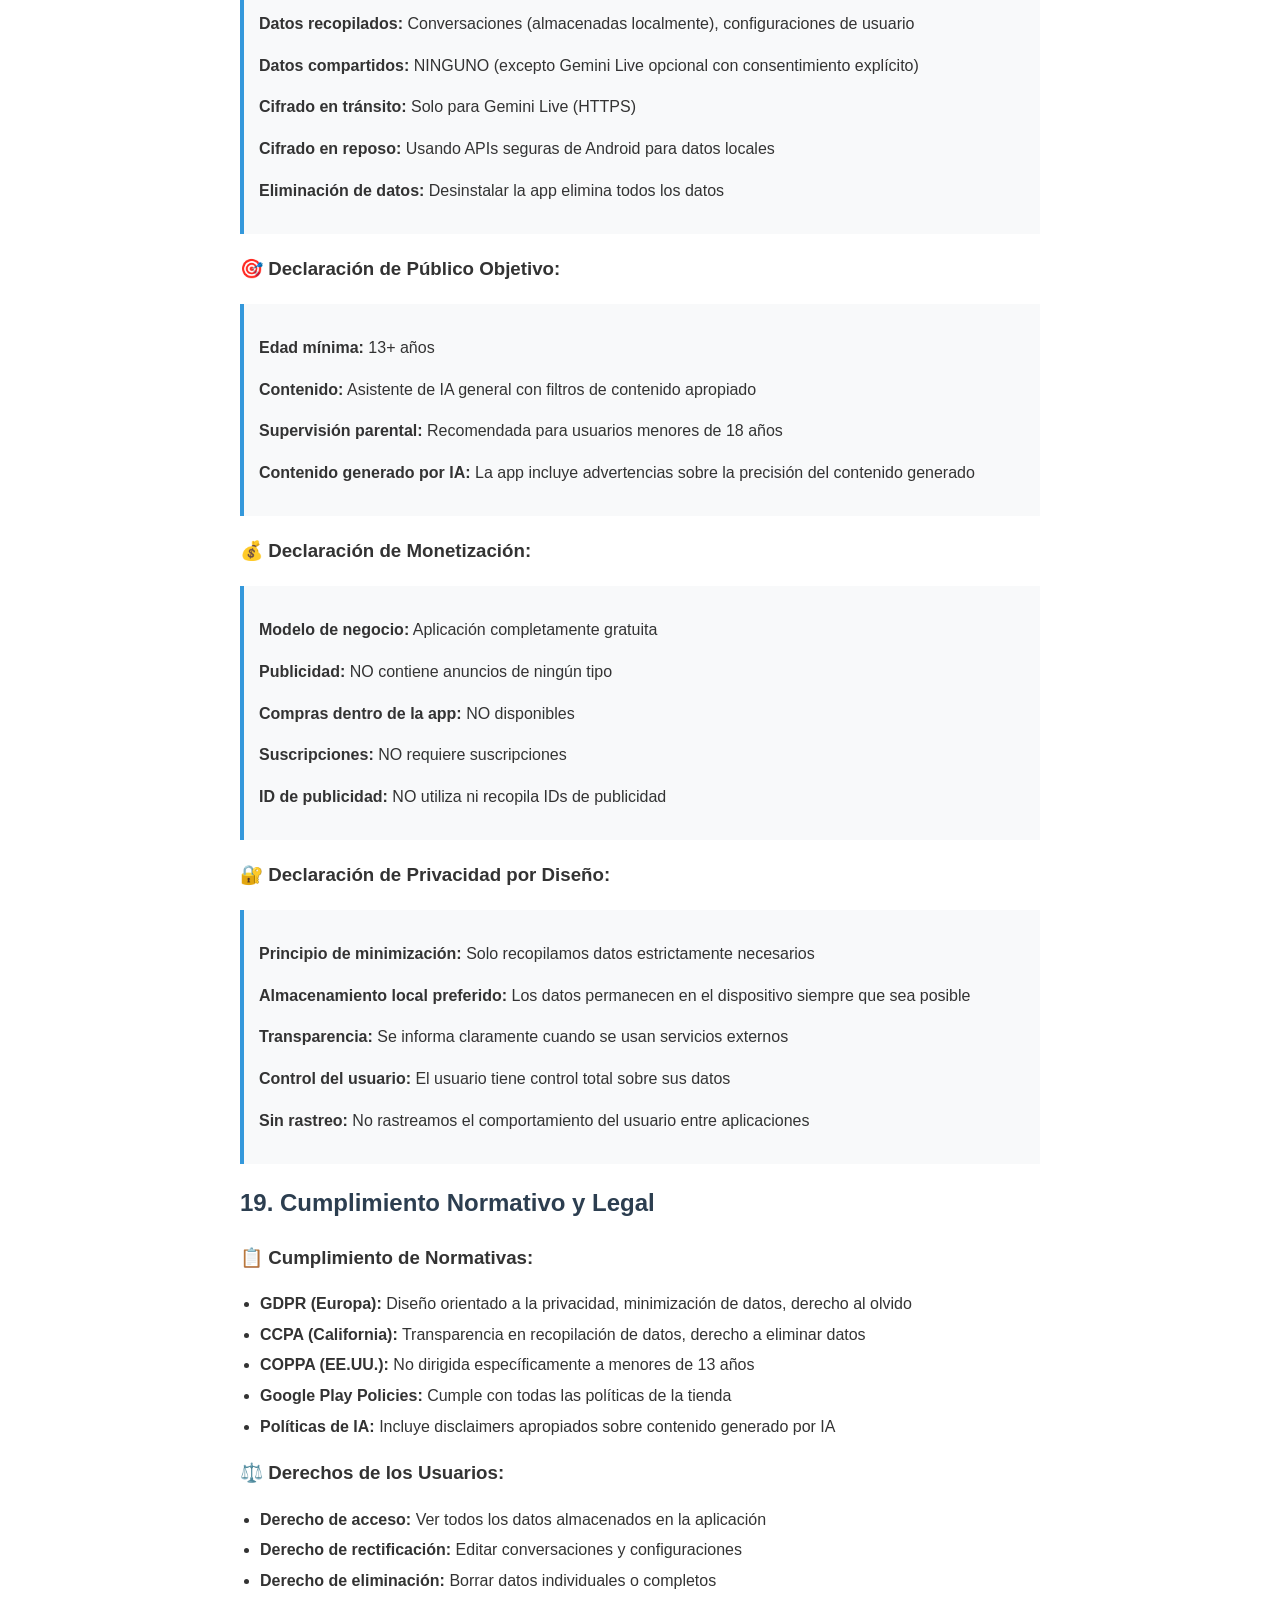
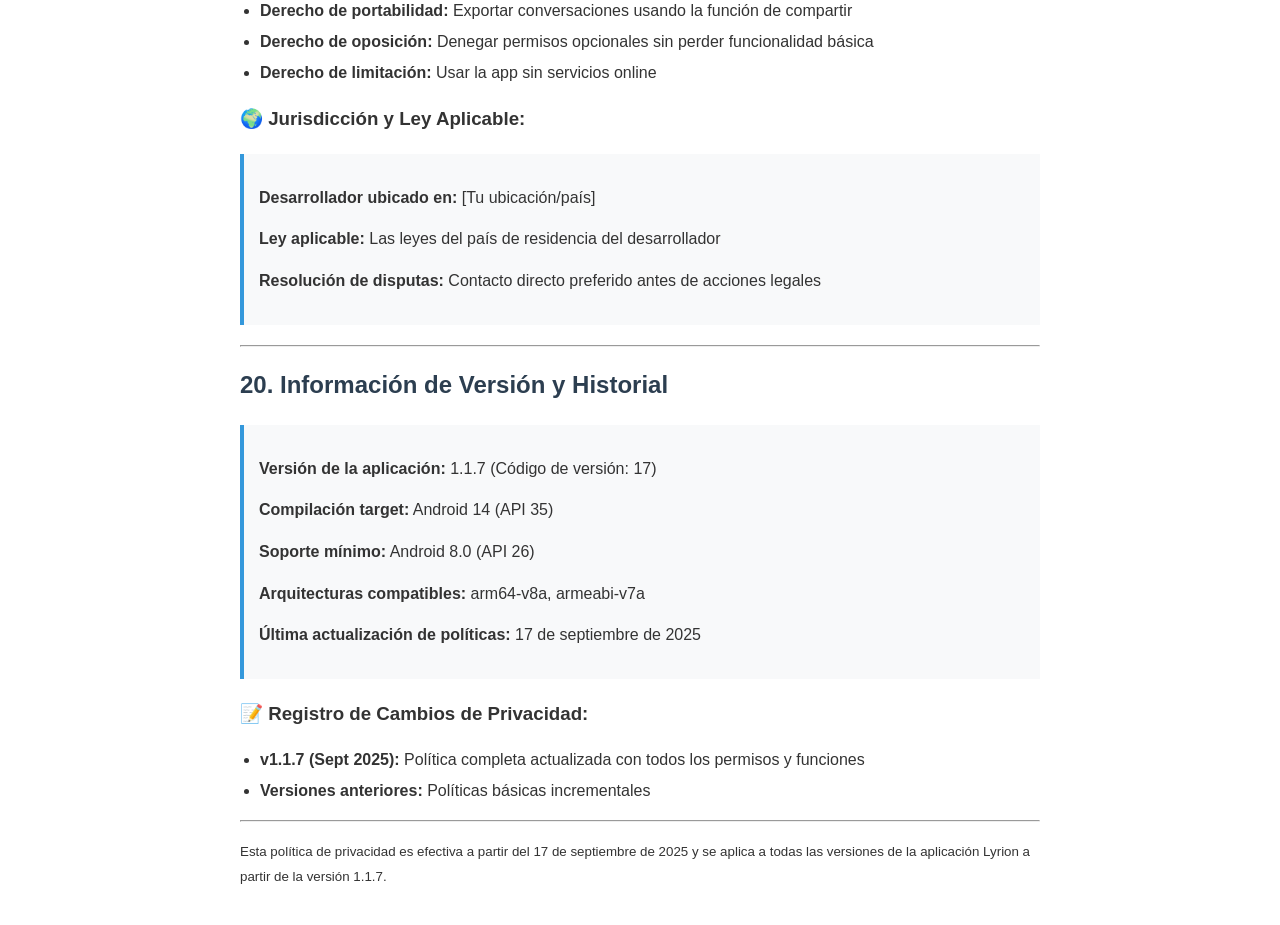
==== commit 590415c0: "Beta release: Realtime fixes and build stable" ====
--- a/privacy_policy.html
+++ b/privacy_policy.html
@@ -43,7 +43,7 @@
 </head>
 <body>
     <div class="last-updated">
-        <strong>Última actualización:</strong> 9 de julio de 2025
+        <strong>Última actualización:</strong> 17 de septiembre de 2025
     </div>
 
     <h1>Política de Privacidad de Lyrion</h1>
@@ -81,30 +81,41 @@
     
     <h3>2.1 Datos que SÍ recopilamos:</h3>
     <ul>
-        <li><strong>Conversaciones de chat:</strong> Los mensajes que intercambias con el chatbot se almacenan localmente en tu dispositivo</li>
-        <li><strong>Configuraciones de la aplicación:</strong> Preferencias de tema, modelo seleccionado, y configuraciones de la interfaz</li>
+        <li><strong>Conversaciones de chat:</strong> Los mensajes que intercambias con el chatbot se almacenan localmente en tu dispositivo usando ObjectBox (base de datos local)</li>
+        <li><strong>Configuraciones de la aplicación:</strong> Preferencias de tema, modelo seleccionado, configuraciones de la interfaz y parámetros de IA (temperatura, tokens, etc.)</li>
         <li><strong>Reportes de contenido:</strong> Cuando reportas contenido inapropiado, almacenamos el reporte localmente para mejorar la moderación</li>
         <li><strong>Datos de archivo:</strong> Cuando utilizas funciones como OCR o análisis de imágenes, los archivos se procesan localmente</li>
         <li><strong>Imágenes seleccionadas de galería:</strong> Cuando seleccionas imágenes de tu galería para procesamiento OCR, solo accedemos a las imágenes específicas que eliges. Estas se procesan inmediatamente en tu dispositivo para extraer texto y NO se almacenan permanentemente ni se copian a otra ubicación</li>
-        <li><strong>Imágenes de cámara para OCR:</strong> Cuando utilizas la función de OCR (reconocimiento óptico de caracteres), la aplicación solicita acceso a la cámara para capturar fotografías de texto. Estas imágenes se procesan inmediatamente en tu dispositivo para extraer el texto y NO se almacenan permanentemente ni se envían a ningún servidor externo. Una vez procesado el texto, la imagen se descarta automáticamente</li>
+        <li><strong>Imágenes de cámara para OCR:</strong> Cuando utilizas la función de OCR (reconocimiento óptico de caracteres), la aplicación solicita acceso a la cámara para capturar fotografías de texto. Estas imágenes se procesan inmediatamente en tu dispositivo usando Google ML Kit offline para extraer el texto y NO se almacenan permanentemente ni se envían a ningún servidor externo. Una vez procesado el texto, la imagen se descarta automáticamente</li>
+        <li><strong>Audio para reconocimiento de voz:</strong> Cuando usas funciones de voz a texto, el audio se procesa localmente usando tecnologías como Vosk API y sherpa-onnx. Las grabaciones NO se almacenan y el procesamiento es completamente offline</li>
+        <li><strong>Preferencias de voz:</strong> Configuraciones de TTS (texto a voz) y STT (voz a texto) para personalizar la experiencia</li>
+        <li><strong>Modelos de IA descargados:</strong> Los modelos de inteligencia artificial se almacenan localmente en tu dispositivo para funcionamiento offline</li>
+        <li><strong>Datos de uso básicos (opcional):</strong> Solo para Gemini Live - si eliges usar servicios online, se envían datos según las políticas de Google</li>
     </ul>
 
     <h3>2.2 Datos que NO recopilamos:</h3>
     <ul>
-        <li>No recopilamos información personal identificable (nombre, dirección, teléfono)</li>
+        <li>No recopilamos información personal identificable (nombre, dirección, teléfono) excepto lo que tú escribas voluntariamente en las conversaciones</li>
         <li>No accedemos a tus contactos</li>
-        <li>No enviamos datos a servidores externos</li>
-        <li>No utilizamos servicios de análitica de terceros</li>
+        <li>No enviamos conversaciones a servidores externos (excepto si usas Gemini Live voluntariamente)</li>
+        <li>No utilizamos servicios de analítica de terceros</li>
         <li>No recopilamos datos de ubicación</li>
+        <li>No utilizamos ID de publicidad ni mostramos anuncios</li>
+        <li>No accedemos a otras aplicaciones o datos del sistema</li>
+        <li>No monitoreamos tu actividad fuera de la aplicación</li>
     </ul>
 
     <h2>3. Cómo Usamos los Datos</h2>
     <ul>
-        <li><strong>Funcionalidad del chatbot:</strong> Para proporcionar respuestas de IA y mantener el contexto de la conversación</li>
+        <li><strong>Funcionalidad del chatbot:</strong> Para proporcionar respuestas de IA y mantener el contexto de la conversación usando modelos locales o Gemini Live (opcional)</li>
         <li><strong>Mejora de la experiencia:</strong> Para recordar tus preferencias y configuraciones</li>
         <li><strong>Moderación de contenido:</strong> Para procesar reportes de contenido inapropiado y mejorar los filtros</li>
-        <li><strong>Procesamiento local:</strong> Todas las funciones de IA funcionan completamente offline en tu dispositivo</li>
+        <li><strong>Procesamiento local:</strong> La mayoría de funciones de IA funcionan completamente offline en tu dispositivo</li>
         <li><strong>Procesamiento de imágenes con OCR:</strong> Las imágenes capturadas con la cámara se procesan instantáneamente usando tecnología de reconocimiento óptico de caracteres (OCR) de Google ML Kit, que funciona completamente offline en tu dispositivo. No se almacenan las imágenes ni se envían a servidores externos</li>
+        <li><strong>Reconocimiento y síntesis de voz:</strong> Procesamiento local de audio usando Vosk API (STT) y sherpa-onnx (TTS) para convertir voz a texto y texto a voz sin conexión a internet</li>
+        <li><strong>Gestión de modelos:</strong> Descarga y almacenamiento local de modelos de IA para funcionamiento offline</li>
+        <li><strong>Servicios opcionales online:</strong> Solo si eliges usar Gemini Live, algunos datos se envían a Google según sus políticas</li>
+        <li><strong>Notificaciones:</strong> Para informarte sobre el progreso de descargas y estado de la aplicación</li>
     </ul>
 
     <h2>4. Almacenamiento y Seguridad</h2>
@@ -116,7 +127,31 @@
     </ul>
 
     <h2>5. Compartición de Datos</h2>
-    <p><strong>No compartimos datos con terceros.</strong> La aplicación funciona completamente offline y no transmite información a servicios externos.</p>
+    <p><strong>Principio general: No compartimos datos con terceros.</strong></p>
+    
+    <h3>5.1 Modo Offline (Predeterminado):</h3>
+    <ul>
+        <li>La aplicación funciona completamente offline</li>
+        <li>No se transmite información a servicios externos</li>
+        <li>Todos los datos permanecen en tu dispositivo</li>
+    </ul>
+
+    <h3>5.2 Gemini Live (Opcional):</h3>
+    <ul>
+        <li>Si decides usar la función Gemini Live, tus mensajes se envían a Google Gemini API</li>
+        <li>Esta función es completamente opcional y debe ser activada manualmente</li>
+        <li>Los datos enviados a Gemini están sujetos a las políticas de privacidad de Google</li>
+        <li>Puedes desactivar esta función en cualquier momento</li>
+        <li>Siempre se te informa claramente cuando usas servicios online</li>
+    </ul>
+
+    <h3>5.3 Tecnologías de Terceros (Solo Locales):</h3>
+    <ul>
+        <li><strong>Google ML Kit:</strong> OCR offline - no envía datos a Google</li>
+        <li><strong>Vosk API:</strong> STT offline - no envía datos a servidores</li>
+        <li><strong>sherpa-onnx:</strong> TTS offline - procesamiento local únicamente</li>
+        <li><strong>llama.cpp:</strong> Inferencia de IA local - sin conexión externa</li>
+    </ul>
 
     <h2>6. Derechos del Usuario</h2>
     <p>Tienes derecho a:</p>
@@ -165,16 +200,32 @@
     <h3>🎤 Permiso de Micrófono (android.permission.RECORD_AUDIO)</h3>
     <div class="contact-info">
         <p><strong>Uso específico:</strong> Reconocimiento de voz local y funciones de texto a voz</p>
+        <p><strong>Tecnologías utilizadas:</strong> Vosk API y k2-fsa/sherpa-onnx (offline)</p>
         <p><strong>Procesamiento:</strong> Completamente local en el dispositivo</p>
         <p><strong>Almacenamiento:</strong> NO se guardan grabaciones de audio</p>
         <p><strong>Transmisión:</strong> NO se envían datos de audio a servidores externos</p>
     </div>
+
+    <h3>🔊 Permiso de Modificación de Audio (android.permission.MODIFY_AUDIO_SETTINGS)</h3>
+    <div class="contact-info">
+        <p><strong>Uso específico:</strong> Optimizar la calidad del audio para funciones TTS (texto a voz)</p>
+        <p><strong>Funcionalidad:</strong> Ajustar configuraciones de audio solo durante la reproducción de voz</p>
+        <p><strong>Alcance:</strong> Solo afecta la experiencia de audio de la aplicación</p>
+    </div>
     
     <h3>🌐 Permiso de Internet (android.permission.INTERNET)</h3>
     <div class="contact-info">
         <p><strong>Uso específico:</strong> Descarga inicial de modelos de IA únicamente</p>
         <p><strong>Funcionamiento post-descarga:</strong> La aplicación funciona completamente offline</p>
         <p><strong>Sin analítica:</strong> NO se envían datos de uso o telemetría</p>
+        <p><strong>Nota importante:</strong> También incluye integración opcional con Gemini Live API para usuarios que decidan usar servicios online</p>
+    </div>
+
+    <h3>📡 Permisos de Red (android.permission.ACCESS_NETWORK_STATE, ACCESS_WIFI_STATE)</h3>
+    <div class="contact-info">
+        <p><strong>Uso específico:</strong> Verificar conectividad para descargar modelos y para Gemini Live</p>
+        <p><strong>Funcionamiento:</strong> Solo para informar al usuario del estado de conexión</p>
+        <p><strong>No recopilación:</strong> NO se recopilan datos sobre tu red</p>
     </div>
 
     <h3>🖼️ Permiso de Lectura de Imágenes (android.permission.READ_MEDIA_IMAGES)</h3>
@@ -186,9 +237,46 @@
         <p><strong>Transmisión:</strong> NO se envían imágenes a servidores externos</p>
         <p><strong>Control del usuario:</strong> El usuario controla qué imágenes seleccionar - funcionalidad opcional</p>
     </div>
+
+    <h3>🔔 Permisos de Notificaciones (android.permission.POST_NOTIFICATIONS)</h3>
+    <div class="contact-info">
+        <p><strong>Uso específico:</strong> Mostrar notificaciones de progreso durante la descarga de modelos</p>
+        <p><strong>Funcionalidad:</strong> Informar al usuario sobre el estado de las operaciones de la app</p>
+        <p><strong>Control del usuario:</strong> Puede denegarse en configuración del sistema</p>
+    </div>
+
+    <h3>⚙️ Servicios en Primer Plano (android.permission.FOREGROUND_SERVICE)</h3>
+    <div class="contact-info">
+        <p><strong>Uso específico:</strong> Mantener procesos de IA funcionando cuando la app está en segundo plano</p>
+        <p><strong>Propósito:</strong> Asegurar que las conversaciones largas no se interrumpan</p>
+        <p><strong>Transparencia:</strong> Se muestra una notificación persistente cuando está activo</p>
+    </div>
+
+    <h3>📂 Permisos de Almacenamiento (android.permission.WRITE_EXTERNAL_STORAGE - Solo Android ≤10)</h3>
+    <div class="contact-info">
+        <p><strong>Uso específico:</strong> Almacenar modelos de IA descargados en dispositivos antiguos</p>
+        <p><strong>Ámbito limitado:</strong> Solo en la carpeta privada de la aplicación</p>
+        <p><strong>Android 11+:</strong> Utiliza almacenamiento con ámbito limitado (más seguro)</p>
+    </div>
+
+    <h3>⏰ Permisos de Alarmas Exactas (android.permission.SCHEDULE_EXACT_ALARM)</h3>
+    <div class="contact-info">
+        <p><strong>Uso específico:</strong> Programar recordatorios y notificaciones de salud (si se usa esa función)</p>
+        <p><strong>Funcionalidad:</strong> Asegurar que las notificaciones se muestren en el momento exacto programado</p>
+        <p><strong>Control del usuario:</strong> Solo se activa si el usuario configura recordatorios</p>
+    </div>
+
+    <h3>🔄 Permiso de Arranque Automático (android.permission.RECEIVE_BOOT_COMPLETED)</h3>
+    <div class="contact-info">
+        <p><strong>Uso específico:</strong> Restaurar recordatorios programados después de reiniciar el dispositivo</p>
+        <p><strong>Funcionalidad:</strong> Solo reactiva funciones que el usuario había configurado previamente</p>
+        <p><strong>Privacidad:</strong> NO se ejecuta ningún código sin conocimiento del usuario</p>
+    </div>
     
     <h2>12. Permisos de la Aplicación y Su Uso Específico</h2>
     <p>La aplicación solicita los siguientes permisos y los utiliza de la siguiente manera:</p>
+    
+    <h3>📱 Permisos Principales:</h3>
     <ul>
         <li><strong>Permiso de Cámara (android.permission.CAMERA):</strong> 
             <ul>
@@ -200,12 +288,44 @@
                 <li><strong>Control del usuario:</strong> Puedes denegar este permiso y la aplicación seguirá funcionando normalmente, solo sin la función de OCR</li>
             </ul>
         </li>
-        <li><strong>Almacenamiento:</strong> Para guardar y acceder a modelos de IA y configuraciones de la aplicación</li>
-        <li><strong>Micrófono:</strong> Para funciones de texto a voz y reconocimiento de voz (procesamiento local)</li>
-        <li><strong>Internet:</strong> Solo para descargar modelos de IA iniciales. Una vez descargados, la aplicación funciona completamente offline</li>
-        <li><strong>Lectura de Imágenes (android.permission.READ_MEDIA_IMAGES):</strong> Para permitir que el usuario seleccione imágenes de su galería y procesarlas con OCR. Solo accede a las imágenes específicas que el usuario selecciona manualmente mediante el selector de archivos del sistema Android. Las imágenes se procesan localmente y no se almacenan ni transmiten</li>
-    </ul>
-    <p><strong>Importante:</strong> Todos los permisos se utilizan únicamente para el funcionamiento local de la aplicación. NO se envían datos a servidores externos bajo ninguna circunstancia.</p>
+        <li><strong>Permiso de Micrófono (android.permission.RECORD_AUDIO):</strong>
+            <ul>
+                <li><strong>Propósito:</strong> Funciones de reconocimiento de voz (STT) y IA Live</li>
+                <li><strong>Tecnología:</strong> Vosk API para procesamiento local offline</li>
+                <li><strong>Almacenamiento:</strong> NO se guardan grabaciones - procesamiento inmediato</li>
+                <li><strong>Control:</strong> Opcional - funciona sin este permiso</li>
+            </ul>
+        </li>
+        <li><strong>Permiso de Internet (android.permission.INTERNET):</strong>
+            <ul>
+                <li><strong>Uso principal:</strong> Descarga inicial de modelos de IA</li>
+                <li><strong>Uso secundario:</strong> Gemini Live (opcional) para usuarios que quieren servicios online</li>
+                <li><strong>Post-descarga:</strong> La mayoría de funciones trabajan offline</li>
+                <li><strong>Transparencia:</strong> Se indica claramente cuando se usan servicios online</li>
+            </ul>
+        </li>
+        <li><strong>Lectura de Imágenes (android.permission.READ_MEDIA_IMAGES):</strong>
+            <ul>
+                <li><strong>Propósito:</strong> Seleccionar imágenes de galería para OCR</li>
+                <li><strong>Acceso:</strong> Solo a imágenes seleccionadas manualmente por el usuario</li>
+                <li><strong>Procesamiento:</strong> Local usando ML Kit offline</li>
+                <li><strong>Almacenamiento:</strong> NO se copian ni guardan las imágenes</li>
+            </ul>
+        </li>
+    </ul>
+
+    <h3>⚙️ Permisos del Sistema:</h3>
+    <ul>
+        <li><strong>Modificar Configuración de Audio:</strong> Optimizar calidad de voz para TTS</li>
+        <li><strong>Servicios en Primer Plano:</strong> Mantener IA funcionando en segundo plano</li>
+        <li><strong>Notificaciones:</strong> Informar progreso de descargas y estado de la app</li>
+        <li><strong>Estado de Red:</strong> Verificar conectividad solo para descargas necesarias</li>
+        <li><strong>Almacenamiento:</strong> Guardar modelos de IA y configuraciones localmente</li>
+        <li><strong>Alarmas Exactas:</strong> Recordatorios de salud (si se configura)</li>
+        <li><strong>Arranque Automático:</strong> Restaurar recordatorios después de reinicio</li>
+    </ul>
+    
+    <p><strong>Importante:</strong> Todos los permisos se utilizan únicamente para el funcionamiento local de la aplicación. Excepto por Gemini Live (opcional), NO se envían datos a servidores externos bajo ninguna circunstancia.</p>
 
     <h2>13. Reportes de Contenido</h2>
     <p>La aplicación incluye un sistema para reportar contenido inapropiado generado por IA. Los reportes se almacenan localmente y se utilizan para mejorar los filtros de contenido. No se incluye información personal identificable en los reportes.</p>
@@ -241,8 +361,129 @@
         <p><strong>Monetización:</strong> Esta aplicación es completamente gratuita y sin publicidad.</p>
     </div>
 
+    <h2>17. Licencias de Terceros y Atribuciones</h2>
+    <p>Esta aplicación integra componentes de código abierto con las siguientes licencias:</p>
+    
+    <h3>🔊 Tecnologías de Voz:</h3>
+    <ul>
+        <li><strong>k2-fsa/sherpa-onnx:</strong> Síntesis de voz offline (TTS) - Apache License 2.0</li>
+        <li><strong>Vosk API:</strong> Reconocimiento de voz offline (STT) - Apache License 2.0</li>
+    </ul>
+
+    <h3>🤖 Inteligencia Artificial:</h3>
+    <ul>
+        <li><strong>llama.cpp:</strong> Inferencia de modelos de IA (según configuración) - MIT License</li>
+        <li><strong>Google ML Kit:</strong> OCR offline - Sujeto a términos de Google para ML Kit</li>
+    </ul>
+
+    <h3>📱 Framework Android:</h3>
+    <ul>
+        <li><strong>AndroidX/Jetpack Compose:</strong> Bibliotecas de interfaz - Apache License 2.0</li>
+        <li><strong>Jetpack Components:</strong> Navegación, persistencia, etc. - Apache License 2.0</li>
+    </ul>
+
+    <h3>🗄️ Base de Datos:</h3>
+    <ul>
+        <li><strong>ObjectBox:</strong> Almacenamiento local de conversaciones - Licencia comercial ObjectBox</li>
+    </ul>
+
+    <h3>🌐 Servicios Cloud (Opcional):</h3>
+    <ul>
+        <li><strong>Google Gemini API:</strong> IA online (solo si se activa Gemini Live) - Términos de Google Cloud</li>
+    </ul>
+
+    <p><strong>Licencias completas:</strong> Consulta los textos y enlaces de licencia completos en:</p>
+    <p><a href="OPEN_SOURCE_LICENSES.md">OPEN_SOURCE_LICENSES.md</a> (incluye el texto íntegro de Apache License 2.0 y las atribuciones correspondientes).</p>
+
+    <h3>📋 Importante sobre las Licencias:</h3>
+    <ul>
+        <li>Todas las bibliotecas de terceros son utilizadas según sus respectivas licencias</li>
+        <li>Los componentes de código abierto mantienen sus derechos de autor originales</li>
+        <li>Esta aplicación no modifica las bibliotecas de terceros, solo las utiliza</li>
+        <li>Las licencias mencionadas se aplican únicamente a los componentes específicos, no al código principal de Lyrion</li>
+    </ul>
+
+    <h2>18. Declaraciones Específicas para Google Play Store</h2>
+    
+    <h3>🔒 Declaración de Seguridad de Datos:</h3>
+    <div class="contact-info">
+        <p><strong>Tipo de aplicación:</strong> Chatbot de IA con funcionalidad principalmente offline</p>
+        <p><strong>Datos recopilados:</strong> Conversaciones (almacenadas localmente), configuraciones de usuario</p>
+        <p><strong>Datos compartidos:</strong> NINGUNO (excepto Gemini Live opcional con consentimiento explícito)</p>
+        <p><strong>Cifrado en tránsito:</strong> Solo para Gemini Live (HTTPS)</p>
+        <p><strong>Cifrado en reposo:</strong> Usando APIs seguras de Android para datos locales</p>
+        <p><strong>Eliminación de datos:</strong> Desinstalar la app elimina todos los datos</p>
+    </div>
+
+    <h3>🎯 Declaración de Público Objetivo:</h3>
+    <div class="contact-info">
+        <p><strong>Edad mínima:</strong> 13+ años</p>
+        <p><strong>Contenido:</strong> Asistente de IA general con filtros de contenido apropiado</p>
+        <p><strong>Supervisión parental:</strong> Recomendada para usuarios menores de 18 años</p>
+        <p><strong>Contenido generado por IA:</strong> La app incluye advertencias sobre la precisión del contenido generado</p>
+    </div>
+
+    <h3>💰 Declaración de Monetización:</h3>
+    <div class="contact-info">
+        <p><strong>Modelo de negocio:</strong> Aplicación completamente gratuita</p>
+        <p><strong>Publicidad:</strong> NO contiene anuncios de ningún tipo</p>
+        <p><strong>Compras dentro de la app:</strong> NO disponibles</p>
+        <p><strong>Suscripciones:</strong> NO requiere suscripciones</p>
+        <p><strong>ID de publicidad:</strong> NO utiliza ni recopila IDs de publicidad</p>
+    </div>
+
+    <h3>🔐 Declaración de Privacidad por Diseño:</h3>
+    <div class="contact-info">
+        <p><strong>Principio de minimización:</strong> Solo recopilamos datos estrictamente necesarios</p>
+        <p><strong>Almacenamiento local preferido:</strong> Los datos permanecen en el dispositivo siempre que sea posible</p>
+        <p><strong>Transparencia:</strong> Se informa claramente cuando se usan servicios externos</p>
+        <p><strong>Control del usuario:</strong> El usuario tiene control total sobre sus datos</p>
+        <p><strong>Sin rastreo:</strong> No rastreamos el comportamiento del usuario entre aplicaciones</p>
+    </div>
+    <h2>19. Cumplimiento Normativo y Legal</h2>
+    
+    <h3>📋 Cumplimiento de Normativas:</h3>
+    <ul>
+        <li><strong>GDPR (Europa):</strong> Diseño orientado a la privacidad, minimización de datos, derecho al olvido</li>
+        <li><strong>CCPA (California):</strong> Transparencia en recopilación de datos, derecho a eliminar datos</li>
+        <li><strong>COPPA (EE.UU.):</strong> No dirigida específicamente a menores de 13 años</li>
+        <li><strong>Google Play Policies:</strong> Cumple con todas las políticas de la tienda</li>
+        <li><strong>Políticas de IA:</strong> Incluye disclaimers apropiados sobre contenido generado por IA</li>
+    </ul>
+
+    <h3>⚖️ Derechos de los Usuarios:</h3>
+    <ul>
+        <li><strong>Derecho de acceso:</strong> Ver todos los datos almacenados en la aplicación</li>
+        <li><strong>Derecho de rectificación:</strong> Editar conversaciones y configuraciones</li>
+        <li><strong>Derecho de eliminación:</strong> Borrar datos individuales o completos</li>
+        <li><strong>Derecho de portabilidad:</strong> Exportar conversaciones usando la función de compartir</li>
+        <li><strong>Derecho de oposición:</strong> Denegar permisos opcionales sin perder funcionalidad básica</li>
+        <li><strong>Derecho de limitación:</strong> Usar la app sin servicios online</li>
+    </ul>
+
+    <h3>🌍 Jurisdicción y Ley Aplicable:</h3>
+    <div class="contact-info">
+        <p><strong>Desarrollador ubicado en:</strong> [Tu ubicación/país]</p>
+        <p><strong>Ley aplicable:</strong> Las leyes del país de residencia del desarrollador</p>
+        <p><strong>Resolución de disputas:</strong> Contacto directo preferido antes de acciones legales</p>
+    </div>
+
     <hr>
-    <p><small>Esta política de privacidad es efectiva a partir del 9 de julio de 2025 y se aplica a todas las versiones de la aplicación Lyrion.</small></p>
-
-</body>
-</html>
+
+    <h2>20. Información de Versión y Historial</h2>
+    <div class="contact-info">
+        <p><strong>Versión de la aplicación:</strong> 1.1.7 (Código de versión: 17)</p>
+        <p><strong>Compilación target:</strong> Android 14 (API 35)</p>
+        <p><strong>Soporte mínimo:</strong> Android 8.0 (API 26)</p>
+        <p><strong>Arquitecturas compatibles:</strong> arm64-v8a, armeabi-v7a</p>
+        <p><strong>Última actualización de políticas:</strong> 17 de septiembre de 2025</p>
+    </div>
+
+    <h3>📝 Registro de Cambios de Privacidad:</h3>
+    <ul>
+        <li><strong>v1.1.7 (Sept 2025):</strong> Política completa actualizada con todos los permisos y funciones</li>
+        <li><strong>Versiones anteriores:</strong> Políticas básicas incrementales</li>
+    </ul>
+
+    <hr>
+    <p><small>Esta política de privacidad es efectiva a partir del 17 de septiembre de 2025 y se aplica a todas las versiones de la aplicación Lyrion a partir de la versión 1.1.7.</small></p>
